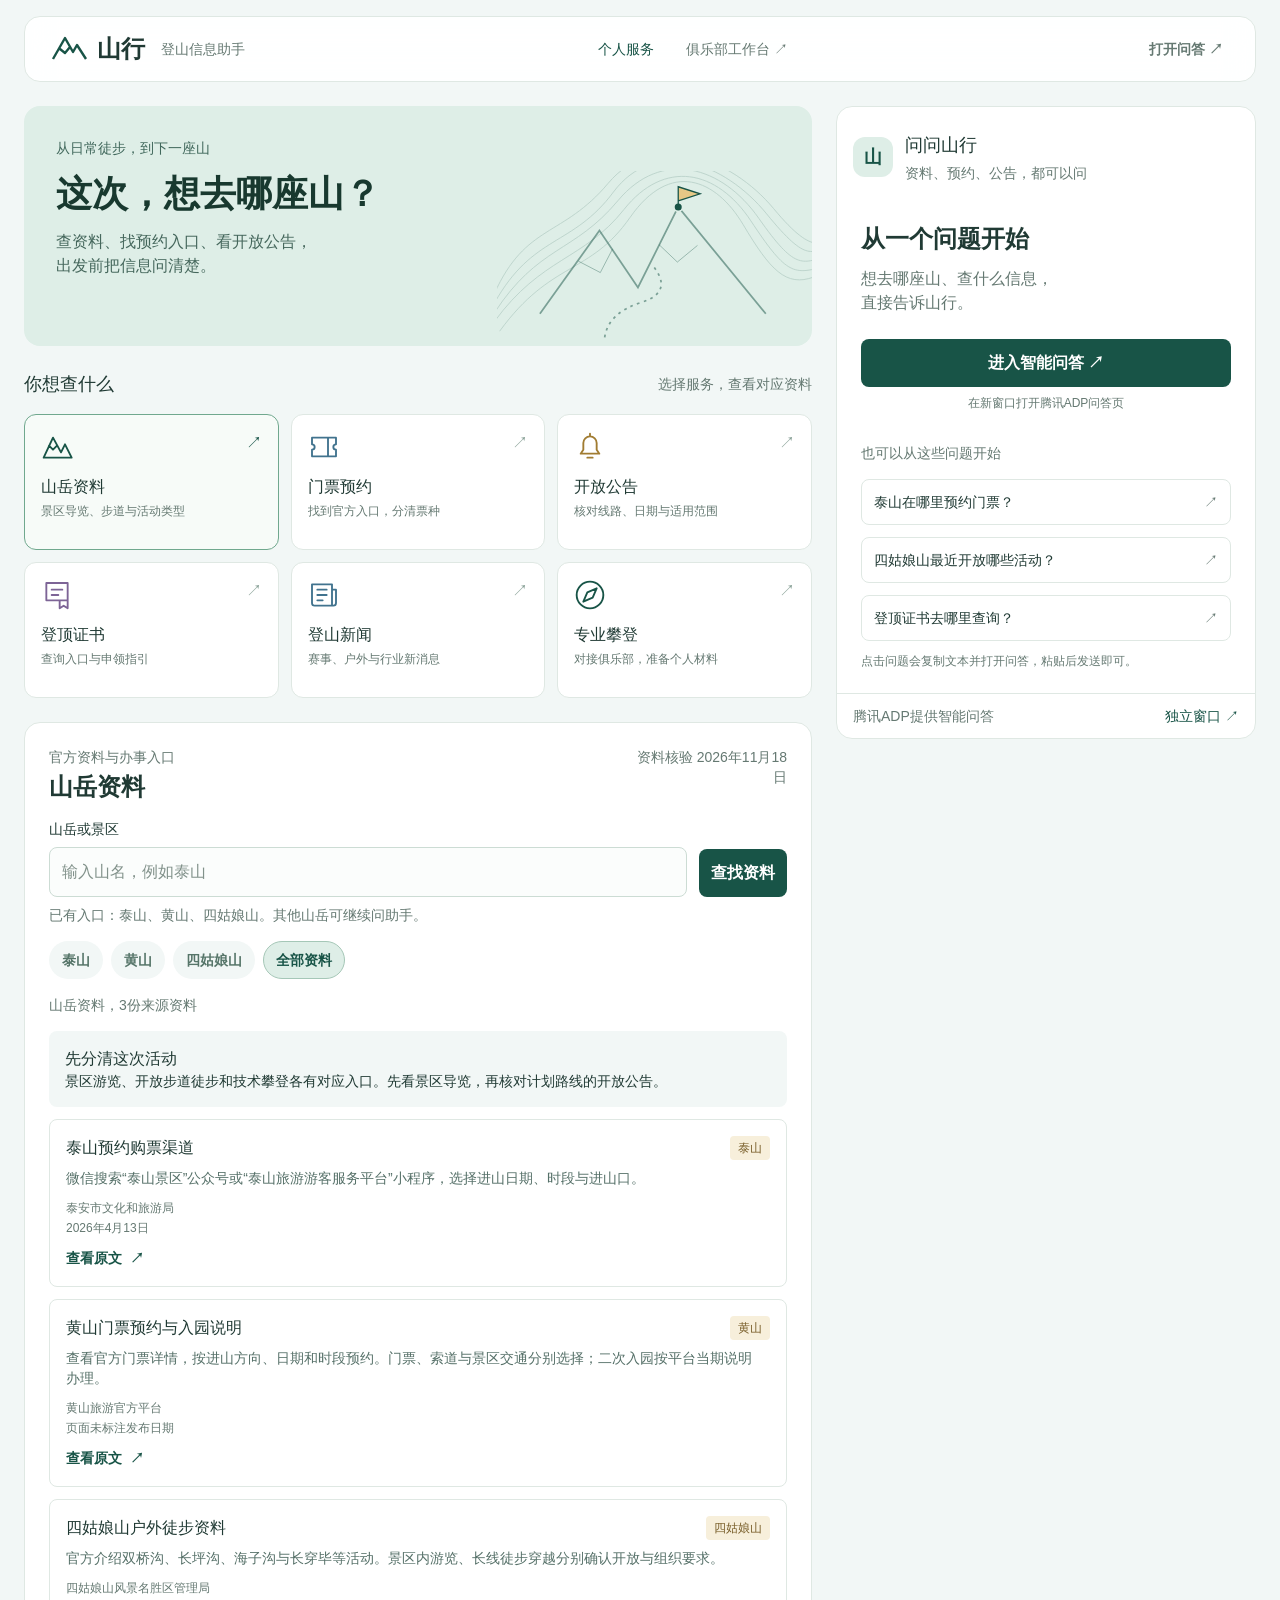
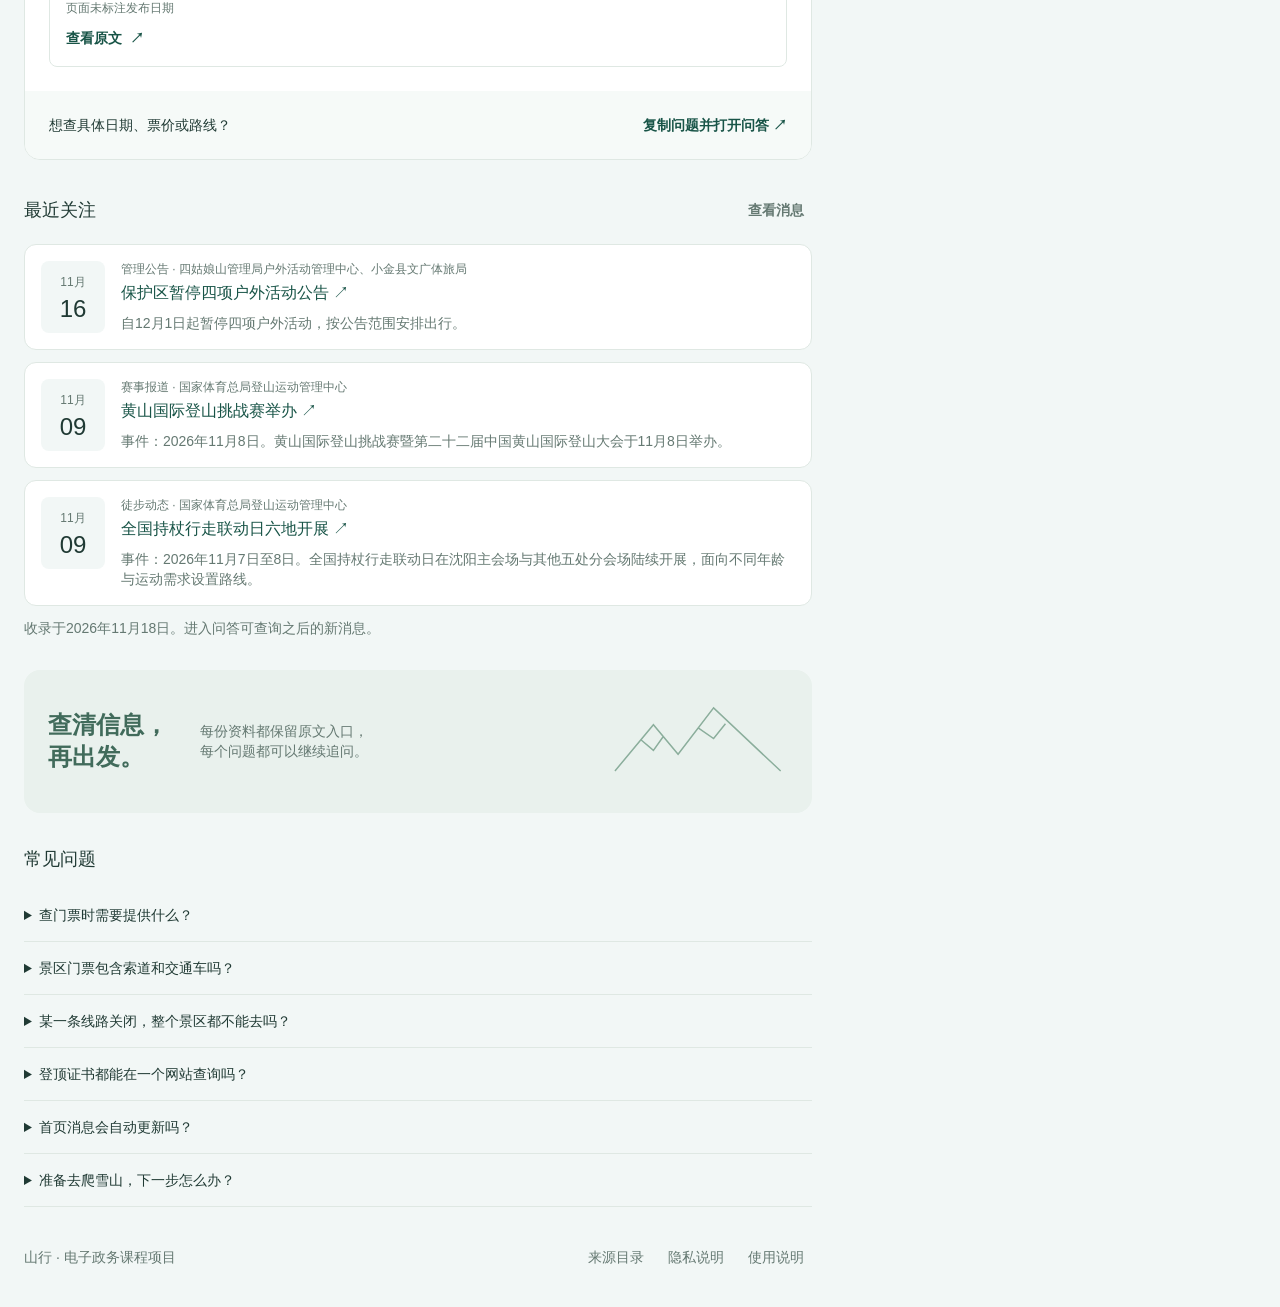
==== index.html @ 5aff9bb8 "Initial commit: publish Shanxing mountain information portal" ====
<!doctype html>
<html lang="zh-CN">
<head>
  <meta charset="UTF-8"><meta name="viewport" content="width=device-width,initial-scale=1">
  <title>山行 · 登山信息助手</title>
  <meta name="description" content="查询山岳资料、门票预约、开放公告、登顶证书和登山新闻，连接腾讯ADP智能问答。">
  <meta name="robots" content="noindex,nofollow"><meta name="theme-color" content="#185447">
  <meta property="og:title" content="山行 · 登山信息助手"><meta property="og:description" content="查清信息，再出发。"><meta property="og:type" content="website">
  <link rel="icon" href="./favicon.svg" type="image/svg+xml"><link rel="stylesheet" href="./style.css?v=c20261118-3">
</head>
<body>
<a href="#main" class="skip">跳到主要内容</a>
<header class="topbar">
  <a class="brand" href="./" aria-label="山行首页"><svg viewBox="0 0 40 40" aria-hidden="true"><path d="M4 30 16 9l8 14 4-7 9 14M11 20l5 4 5-6"/></svg><span class="heading-5">山行</span><span class="caption-2 brand-note">登山信息助手</span></a>
  <nav aria-label="主导航"><a class="title-4 current" href="#main" aria-current="page">个人服务</a><a class="title-4" id="business-link" target="_blank" rel="noopener noreferrer">俱乐部工作台 <span aria-hidden="true">↗</span></a></nav>
  <button class="button-sm quiet" data-open-chat>打开问答 <span aria-hidden="true">↗</span></button>
</header>
<div class="layout">
<main id="main" class="main-content">
  <section class="welcome" aria-labelledby="welcome-title">
    <div class="welcome-copy"><p class="caption-1">从日常徒步，到下一座山</p><h1 id="welcome-title" class="heading-3">这次，想去哪座山？</h1><p class="body-3">查资料、找预约入口、看开放公告，<br class="desktop-break">出发前把信息问清楚。</p></div>
    <svg class="landscape" viewBox="0 0 360 200" aria-hidden="true"><g class="contour"><path d="M3 183C62 102 106 119 152 53s98-44 129 8 49 72 81 60"/><path d="M-3 172C51 98 99 102 145 44s106-46 145 13 48 62 80 53"/><path d="M-3 162C47 85 88 94 138 34s119-40 161 20 49 51 77 44"/><path d="M-3 151C41 72 86 87 133 24s127-34 175 25 51 42 76 36"/><path d="M-3 140C33 60 75 76 127 14s140-30 189 29 55 36 80 32"/></g><path class="mountain" d="m49 163 68-95 44 65 46-92 100 122"/><path class="snow" d="m93 103 25 13 14-27m53-5 21 20 23-19"/><path class="trail" d="M123 190q4-28 42-40t12-43"/><circle cx="207" cy="41" r="5"/><path class="flag" d="M207 41V18l25 8-25 8"/></svg>
  </section>
  <section class="services-section" aria-labelledby="services-title"><div class="section-title"><h2 id="services-title" class="title-2">你想查什么</h2><span class="caption-2">选择服务，查看对应资料</span></div><div class="services" id="services"></div></section>
  <section class="workspace" aria-labelledby="workspace-title">
    <div class="workspace-head"><div><p id="workspace-kicker" class="caption-1">官方资料与办事入口</p><h2 id="workspace-title" class="heading-5">山岳资料</h2></div><span class="caption-2" id="verified-date"></span></div>
    <form id="lookup-form" class="lookup-form"><div class="field"><label for="mountain" class="title-4">山岳或景区</label><input id="mountain" name="mountain" type="search" autocomplete="off" placeholder="输入山名，例如泰山" maxlength="60" aria-describedby="lookup-help"></div><button class="button-md primary" type="submit">查找资料</button></form>
    <p class="caption-2" id="lookup-help">已有入口：泰山、黄山、四姑娘山。其他山岳可继续问助手。</p>
    <div class="mountain-pills" aria-label="常用山岳"><button class="button-sm pill" data-mountain="泰山">泰山</button><button class="button-sm pill" data-mountain="黄山">黄山</button><button class="button-sm pill" data-mountain="四姑娘山">四姑娘山</button><button class="button-sm pill" data-mountain="" id="all-mountains">全部资料</button></div>
    <div id="lookup-status" class="caption-1" role="status" aria-live="polite"></div><div id="results"></div>
    <div class="ask-followup"><span class="body-6">想查具体日期、票价或路线？</span><button class="button-sm" id="ask-context">复制问题并打开问答 <span aria-hidden="true">↗</span></button></div>
  </section>
  <section class="news-section" aria-labelledby="news-title"><div class="section-title"><h2 id="news-title" class="title-2">最近关注</h2><button class="button-sm quiet" data-service="news">查看消息</button></div><div id="news-list" class="news-list"></div><p class="caption-2">收录于2026年11月18日。进入问答可查询之后的新消息。</p></section>
  <section class="tagline"><h2 class="heading-5">查清信息，<br>再出发。</h2><p class="body-6">每份资料都保留原文入口，<br>每个问题都可以继续追问。</p><svg viewBox="0 0 180 80" aria-hidden="true"><path d="m5 70 39-47 25 30 36-47 68 64M31 38l13 11 10-14M89 26l16 11 12-15"/></svg></section>
  <section class="faq-section" aria-labelledby="faq-title"><h2 id="faq-title" class="title-2">常见问题</h2><div id="faq-list"></div></section>
  <footer class="footer"><p class="caption-2">山行 · 电子政务课程项目</p><div><button class="caption-1 quiet" id="sources-open">来源目录</button><button class="caption-1 quiet" data-legal="privacy">隐私说明</button><button class="caption-1 quiet" data-legal="terms">使用说明</button></div></footer>
</main>
<aside class="chat-panel" id="chat-panel" aria-labelledby="chat-title">
  <div class="chat-heading"><div class="assistant-mark" aria-hidden="true">山</div><div><h2 id="chat-title" class="title-2">问问山行</h2><p class="caption-2">资料、预约、公告，都可以问</p></div><button class="icon-button mobile-close" id="close-chat" aria-label="返回资料首页">×</button></div>
  <div class="question-guide" id="question-guide" hidden><p class="caption-1">本次问题</p><p class="body-6" id="prepared-question"></p><div><button class="button-sm" id="copy-question">复制问题</button><span class="caption-2" id="copy-status" role="status"></span></div></div>
  <div class="launch-pad"><h3 class="heading-5">从一个问题开始</h3><p class="body-3">想去哪座山、查什么信息，<br>直接告诉山行。</p><a id="launch-chat" class="button-md primary" target="_blank" rel="noopener noreferrer">进入智能问答 ↗</a><p class="caption-2">在新窗口打开腾讯ADP问答页</p><div class="quick-questions"><p class="title-4">也可以从这些问题开始</p><button class="body-6" data-direct-question="泰山在哪里预约门票？只给官方入口和操作办法。">泰山在哪里预约门票？ <span aria-hidden="true">↗</span></button><button class="body-6" data-direct-question="帮我查四姑娘山最新的开放公告，区分普通景区游览、徒步穿越和大峰攀登。">四姑娘山最近开放哪些活动？ <span aria-hidden="true">↗</span></button><button class="body-6" data-direct-question="我想查询登顶证书，应该先找哪个颁发机构？">登顶证书去哪里查询？ <span aria-hidden="true">↗</span></button><p class="caption-5">点击问题会复制文本并打开问答，粘贴后发送即可。</p></div></div>
  <div class="chat-footer"><span class="caption-2">腾讯ADP提供智能问答</span><a class="caption-1" id="standalone-chat" target="_blank" rel="noopener noreferrer">独立窗口 ↗</a></div>
</aside>
</div>
<nav class="mobile-bottom" aria-label="手机导航"><button class="button-sm active" id="mobile-home">资料首页</button><button class="button-sm" data-open-chat>智能问答</button></nav>
<dialog id="info-dialog"><div class="dialog-head"><h2 class="heading-5" id="dialog-title"></h2><button class="icon-button" id="dialog-close" aria-label="关闭">×</button></div><div id="dialog-body"></div></dialog>
<script type="module" src="./app.js?v=c20261118-3"></script>
</body></html>
---- style.css ----
:root{--ink:#203a34;--muted:#657972;--green:#185447;--wash:#f2f7f6;--mint:#deeee7;--line:#dfE8e3;--white:#fff;--gold:#e6c886;--curve:cubic-bezier(.22,1,.36,1)}
*{box-sizing:border-box}html{scroll-behavior:smooth}body{margin:0;background:var(--wash);color:var(--ink);font-family:"Avenir Next","PingFang SC","Microsoft YaHei",sans-serif;font-weight:400;font-size:16px;line-height:24px}button,input,select{font:inherit}button,a,input,summary{ -webkit-tap-highlight-color:transparent}button,a{touch-action:manipulation}button{cursor:pointer;color:inherit}a{color:var(--green);text-decoration:none}a:hover{text-decoration:underline}p,h1,h2,h3{margin:0}p{text-wrap:pretty}h1,h2,h3{text-wrap:balance}button{border:0;background:transparent}svg{display:block}button:disabled{cursor:wait;opacity:.6}a:focus-visible,button:focus-visible,input:focus-visible,summary:focus-visible{outline:3px solid #459a83;outline-offset:4px}button:hover{opacity:.88}button:active{transform:translateY(1px)}
.heading-3{font-size:36px;line-height:40px;font-weight:600}.heading-5{font-size:24px;line-height:32px;font-weight:600}.title-2{font-size:18px;line-height:28px;font-weight:500}.title-3{font-size:16px;line-height:24px;font-weight:500}.title-4{font-size:14px;line-height:20px;font-weight:500}.body-3{font-size:16px;line-height:24px;font-weight:400}.body-6{font-size:14px;line-height:20px;font-weight:400}.button-md{font-size:16px;line-height:24px;font-weight:600}.button-sm{font-size:14px;line-height:20px;font-weight:600}.caption-1{font-size:14px;line-height:20px;font-weight:500}.caption-2{font-size:14px;line-height:20px;font-weight:400;color:var(--muted)}.caption-5{font-size:12px;line-height:16px;font-weight:400;color:var(--muted)}
.skip{position:fixed;left:16px;top:-96px;z-index:100;background:#fff;padding:16px}.skip:focus{top:8px}.topbar{position:relative;z-index:10;margin:16px auto 0;width:calc(100% - 48px);max-width:1500px;padding:12px 24px;display:flex;align-items:center;justify-content:space-between;gap:24px;background:#ffffffed;backdrop-filter:blur(16px);border:1px solid var(--line);border-radius:16px}.brand{display:flex;gap:8px;align-items:center;color:var(--ink)}.brand:hover{text-decoration:none}.brand svg{width:40px;height:40px;fill:none;stroke:var(--green);stroke-width:2.4;stroke-linejoin:round}.brand-note{margin-left:8px}.topbar nav{display:flex;gap:32px;align-items:center}.topbar nav a{color:var(--muted);padding:8px 0}.topbar nav .current{color:var(--green)}.quiet{padding:8px;background:transparent;color:var(--muted)}
.layout{max-width:1500px;margin:24px auto 0;padding:0 24px;display:grid;grid-template-columns:minmax(0,1fr) minmax(360px,420px);align-items:start;gap:24px}.main-content{min-width:0}.welcome{position:relative;overflow:hidden;padding:32px;min-height:240px;border-radius:16px;background:var(--mint)}.welcome-copy{position:relative;z-index:1}.welcome .caption-1{color:#41685c;margin-bottom:16px}.welcome h1{max-width:680px;margin-bottom:16px;color:#18392f}.welcome p.body-3{color:#45675c;max-width:680px}.landscape{width:40%;max-width:360px;position:absolute;right:0;bottom:0;fill:none;stroke:var(--green)}.landscape .contour{opacity:.18;stroke-width:1}.landscape .mountain{stroke-width:2;opacity:.5}.landscape .snow{stroke-width:1;opacity:.4}.landscape .trail{stroke-dasharray:3 5;stroke-width:2;opacity:.5}.landscape circle{fill:var(--green);stroke:#deeee7;stroke-width:2}.landscape .flag{fill:#e6c886;stroke-width:1.5}.services-section{margin-top:24px}.section-title{display:flex;align-items:center;justify-content:space-between;gap:16px;margin-bottom:16px}.services{display:grid;grid-template-columns:repeat(3,minmax(0,1fr));gap:12px}.service{display:flex;flex-direction:column;align-items:flex-start;text-align:left;position:relative;min-height:136px;padding:16px;background:#fff;border:1px solid var(--line);border-radius:12px;transition:transform .3s var(--curve)}.service:hover{transform:translateY(-2px);opacity:1}.service.selected{background:#f7fbf8;border-color:#70a88e}.service .service-icon{width:32px;height:32px;margin-bottom:12px;color:var(--green)}.service.blue .service-icon{color:#41738e}.service.gold .service-icon{color:#a17c32}.service.purple .service-icon{color:#7d6496}.service .caption-5{margin-top:4px}.service .small-arrow{position:absolute;right:16px;top:16px;color:#8aa298}.service.selected .small-arrow{color:var(--green)}
.workspace{margin-top:24px;background:#fff;border:1px solid var(--line);border-radius:16px;overflow:hidden}.workspace-head{display:flex;align-items:flex-start;justify-content:space-between;gap:16px;padding:24px 24px 16px}.workspace-head .caption-1{color:var(--muted);margin-bottom:4px}.workspace-head>span{text-align:right;max-width:160px}.lookup-form{display:flex;gap:12px;align-items:flex-end;padding:0 24px}.field{flex:1;min-width:0}.field label{display:block;margin-bottom:8px}input{border:1px solid #ccdcd4;background:#fbfdfc;border-radius:8px;width:100%;padding:12px;color:var(--ink);min-height:48px}input::placeholder{color:#82928b}.primary{display:inline-flex;align-items:center;justify-content:center;background:var(--green);color:#fff;border-radius:8px;padding:8px 12px;min-height:48px}.primary:hover{background:#103f34;opacity:1;text-decoration:none}.lookup-form>.primary{flex-shrink:0}#lookup-help{padding:8px 24px 0}.mountain-pills{display:flex;flex-wrap:wrap;gap:8px;padding:16px 24px}.pill{padding:8px 12px;border-radius:9999px;background:var(--wash);border:1px solid transparent;color:#567569}.pill.active{background:var(--mint);border-color:#a5c7b7;color:var(--green)}#lookup-status{padding:0 24px;color:var(--muted)}#lookup-status:not(:empty){padding-bottom:16px}#results{padding:0 24px 24px;display:grid;gap:12px}.source-card{border:1px solid var(--line);border-radius:8px;padding:16px;min-width:0}.source-top{display:flex;align-items:flex-start;justify-content:space-between;gap:16px;margin-bottom:8px}.source-card .body-6{color:#557068;margin:8px 0 12px}.source-card a{display:inline-flex;gap:8px;align-items:center}.source-card .caption-5{display:block}.source-card .source-date{margin-top:4px}.badge{display:inline-block;padding:4px 8px;font-size:12px;line-height:16px;font-weight:500;color:#7a602c;background:#f7efdb;border-radius:4px;white-space:nowrap}.notice-summary{padding:16px;background:#f7f1e4;border-radius:8px;color:#715d35}.notice-summary p{margin:8px 0}.notice-summary .dates{display:flex;flex-wrap:wrap;gap:8px 24px;margin:12px 0}.notice-summary a{color:#68551e}.info-block{padding:16px;background:var(--wash);border-radius:8px}.info-block p+p{margin-top:8px}.info-block ul,.info-block ol{padding-left:24px;margin:12px 0}.info-block li+li{margin-top:8px}.inline-link{display:inline-flex;align-items:center;gap:8px;margin-top:12px}.ask-followup{display:flex;align-items:center;justify-content:space-between;gap:16px;padding:16px 24px;background:#f6faf8}.ask-followup button{color:var(--green);padding:8px 0}.empty{background:var(--wash);padding:24px;border-radius:8px}.empty h3{margin-bottom:8px}.empty p{color:var(--muted);margin-bottom:16px}.empty button{padding:8px 12px;background:var(--green);color:#fff;border-radius:8px}.news-section{margin-top:32px}.news-list{display:grid;gap:12px;margin-bottom:12px}.news-item{padding:16px;background:#fff;border:1px solid var(--line);border-radius:12px;display:flex;align-items:flex-start;gap:16px}.news-date{width:64px;flex-shrink:0;text-align:center;padding:8px;background:var(--wash);border-radius:8px}.news-date strong{display:block;font-size:24px;line-height:32px;font-weight:500}.news-content{min-width:0}.news-content .caption-5{margin-bottom:4px}.news-content .body-6{margin-top:8px;color:var(--muted)}.tagline{display:flex;align-items:center;gap:32px;padding:32px 24px;margin-top:32px;background:#e9f1ed;border-radius:16px;overflow:hidden}.tagline h2{color:#416b5b;flex-shrink:0}.tagline p{color:var(--muted)}.tagline svg{width:24%;margin-left:auto;fill:none;stroke:#8bae9c;stroke-width:1.5}.faq-section{margin-top:32px}.faq-section h2{margin-bottom:16px}details{padding:16px 0;border-bottom:1px solid var(--line)}summary{cursor:pointer;font-size:14px;line-height:20px;font-weight:500}details p{font-size:14px;line-height:20px;color:var(--muted);margin-top:12px;max-width:680px}.footer{display:flex;align-items:center;justify-content:space-between;gap:16px;padding:32px 0}.footer>div{display:flex;gap:8px;flex-wrap:wrap}
.chat-panel{position:sticky;top:24px;background:white;border:1px solid var(--line);border-radius:16px;overflow:hidden;display:flex;flex-direction:column;height:calc(100vh - 140px);min-height:560px;max-height:960px}.chat-heading{display:flex;align-items:center;gap:12px;padding:24px 16px 16px}.assistant-mark{width:40px;height:40px;background:var(--mint);border-radius:12px;display:grid;place-items:center;font-size:18px;line-height:28px;font-weight:600;color:var(--green)}.chat-heading p{margin-top:4px}.chat-frame-wrap{position:relative;flex:1;min-height:0;background:#fafcfb}#chat-frame{border:0;width:100%;height:100%;position:relative;z-index:1;display:block;visibility:hidden}#chat-frame.ready{visibility:visible}.frame-loading{position:absolute;inset:0;padding:24px;display:flex;flex-direction:column;gap:12px;z-index:0}.skeleton-line{height:16px;border-radius:4px;background:#e6efea;width:90%}.skeleton-line.short{width:64%}.frame-loading p{margin-top:16px}.chat-footer{padding:12px 16px;display:flex;gap:12px;justify-content:space-between;border-top:1px solid var(--line)}.chat-footer a{white-space:nowrap}.chat-footer a:not([href]){opacity:.4}.question-guide{padding:12px 16px;background:#f2f7f2}.question-guide>p+p{margin-top:4px;max-height:80px;overflow:auto}.question-guide>div{display:flex;gap:12px;align-items:center;margin-top:8px}.question-guide button{background:#fff;border:1px solid var(--line);border-radius:4px;padding:4px 8px}.question-guide[hidden]{display:none}.mobile-close,.mobile-bottom{display:none}.icon-button{width:32px;height:32px;border-radius:8px;font-size:24px;line-height:32px;color:var(--muted);background:var(--wash)}.icon-button:hover{background:var(--mint)}
dialog{border:1px solid var(--line);border-radius:16px;background:#fff;color:var(--ink);width:min(680px,calc(100% - 32px));padding:24px;max-height:80vh}dialog::backdrop{background:#132f2980;backdrop-filter:blur(4px)}.dialog-head{display:flex;align-items:center;justify-content:space-between;gap:16px;margin-bottom:24px}#dialog-body{display:grid;gap:12px}#dialog-body .body-3{margin-bottom:8px}.not-found{max-width:680px;margin:96px auto;padding:24px}.not-found p{margin:24px 0}
.chat-panel{height:auto;min-height:0}.launch-pad{padding:24px}.launch-pad>.body-3{margin-top:12px;color:var(--muted)}.launch-pad>.primary{margin-top:24px;width:100%}.launch-pad>.caption-2{margin-top:8px;font-size:12px;line-height:16px;text-align:center}.quick-questions{margin-top:32px;display:grid;gap:12px}.quick-questions>.title-4{margin-bottom:4px;color:var(--muted)}.quick-questions>button{text-align:left;border:1px solid var(--line);padding:12px;border-radius:8px;display:flex;align-items:center;justify-content:space-between;gap:8px}.quick-questions>button:hover{background:var(--wash)}.quick-questions>button>span{color:var(--muted)}
@media(min-width:1700px){.layout{grid-template-columns:minmax(0,1fr) 480px}}
@media(max-width:1150px){.layout{grid-template-columns:minmax(0,1fr) 360px;gap:16px}.topbar{padding:12px 16px}.brand-note{display:none}.welcome{padding:24px}.landscape{width:36%;opacity:.6}.welcome h1{font-size:30px;line-height:36px}.services{gap:8px}.service{padding:12px;min-height:136px}.service .caption-5{font-size:12px;line-height:16px}.workspace-head{padding:16px}.lookup-form{padding:0 16px}#lookup-help{padding:8px 16px 0}.mountain-pills{padding:16px}#results{padding:0 16px 16px}#lookup-status{padding-left:16px;padding-right:16px}.ask-followup{padding:12px 16px;align-items:flex-start;flex-direction:column;gap:0}.tagline{gap:16px;padding:24px 16px}.tagline svg{display:none}.footer{align-items:flex-start;flex-direction:column;gap:8px}}
@media(max-width:900px){.layout{display:block;max-width:760px}.topbar{max-width:712px;width:calc(100% - 48px)}.topbar nav{gap:16px}.topbar>.quiet{display:none}.chat-panel{display:none;position:fixed;inset:0;z-index:30;height:100dvh;max-height:none;min-height:0;border-radius:0;border:0}.chat-panel.is-open{display:flex}.mobile-close{display:block;margin-left:auto}.mobile-bottom{display:flex;position:fixed;z-index:15;bottom:0;left:0;right:0;gap:8px;justify-content:center;padding:8px 16px max(8px,env(safe-area-inset-bottom));background:#fffffff2;backdrop-filter:blur(12px);border-top:1px solid var(--line)}.mobile-bottom button{width:50%;max-width:240px;padding:12px;border-radius:8px;color:var(--muted)}.mobile-bottom button.active{background:var(--mint);color:var(--green)}.main-content{padding-bottom:64px}.welcome{min-height:240px}.landscape{width:45%;opacity:1}.welcome h1{font-size:36px;line-height:40px}.ask-followup{flex-direction:row;align-items:center;gap:16px}.footer{flex-direction:row;align-items:center}.chat-heading{padding:16px}.chat-footer{padding-bottom:max(16px,env(safe-area-inset-bottom))}body.chat-open{overflow:hidden}}
@media(max-width:540px){.topbar{margin-top:8px;width:calc(100% - 24px);padding:8px 12px;border-radius:12px;gap:12px}.brand svg{width:32px;height:32px}.brand .heading-5{font-size:20px;line-height:28px}.topbar nav{gap:16px}.topbar nav a{font-size:12px;line-height:16px}.layout{padding:0 12px;margin-top:16px}.welcome{padding:24px;min-height:240px}.welcome .caption-1{font-size:12px;line-height:16px;margin-bottom:12px}.welcome h1{font-size:30px;line-height:36px;max-width:280px}.welcome .body-3{font-size:14px;line-height:20px;max-width:240px}.landscape{width:45%;opacity:.5;right:-16px;bottom:0}.services-section{margin-top:24px}.section-title>span{font-size:12px;line-height:16px}.services{gap:8px}.service{min-height:128px;padding:12px 8px}.service .title-3{font-size:14px;line-height:20px}.service .caption-5{font-size:12px;line-height:16px}.service .service-icon{width:24px;height:24px;margin-bottom:12px}.service .small-arrow{top:12px;right:8px}.workspace-head>span{font-size:12px;line-height:16px;max-width:112px}.workspace-head .heading-5{font-size:20px;line-height:28px}.workspace-head .caption-1{font-size:12px;line-height:16px}.lookup-form{gap:8px}.lookup-form>.primary{font-size:14px;line-height:20px;min-height:48px}.field label{font-size:12px;line-height:16px}.source-card{padding:12px}.source-top{gap:8px}.source-top .title-3{font-size:14px;line-height:20px}.source-top .badge{white-space:normal;flex-shrink:0;max-width:64px;text-align:center}.source-card .body-6{font-size:14px;line-height:20px}.ask-followup{align-items:flex-start;flex-direction:column;gap:4px}.news-item{gap:12px;padding:12px}.news-date{width:48px;padding:4px}.news-date strong{font-size:20px;line-height:28px}.news-content .title-3{font-size:14px;line-height:20px}.news-content .body-6{font-size:12px;line-height:16px}.tagline{align-items:flex-start;flex-direction:column;gap:16px}.tagline h2 br{display:none}.tagline p br{display:none}.footer{flex-direction:column;align-items:flex-start}.footer>div{gap:4px}.footer button{font-size:12px;line-height:16px}.source-card a{overflow-wrap:anywhere}.notice-summary .dates{display:block}.dates span{display:block;margin-top:8px}}
@media(prefers-reduced-motion:reduce){html{scroll-behavior:auto}*,*::before,*::after{animation:none!important;transition:none!important}}
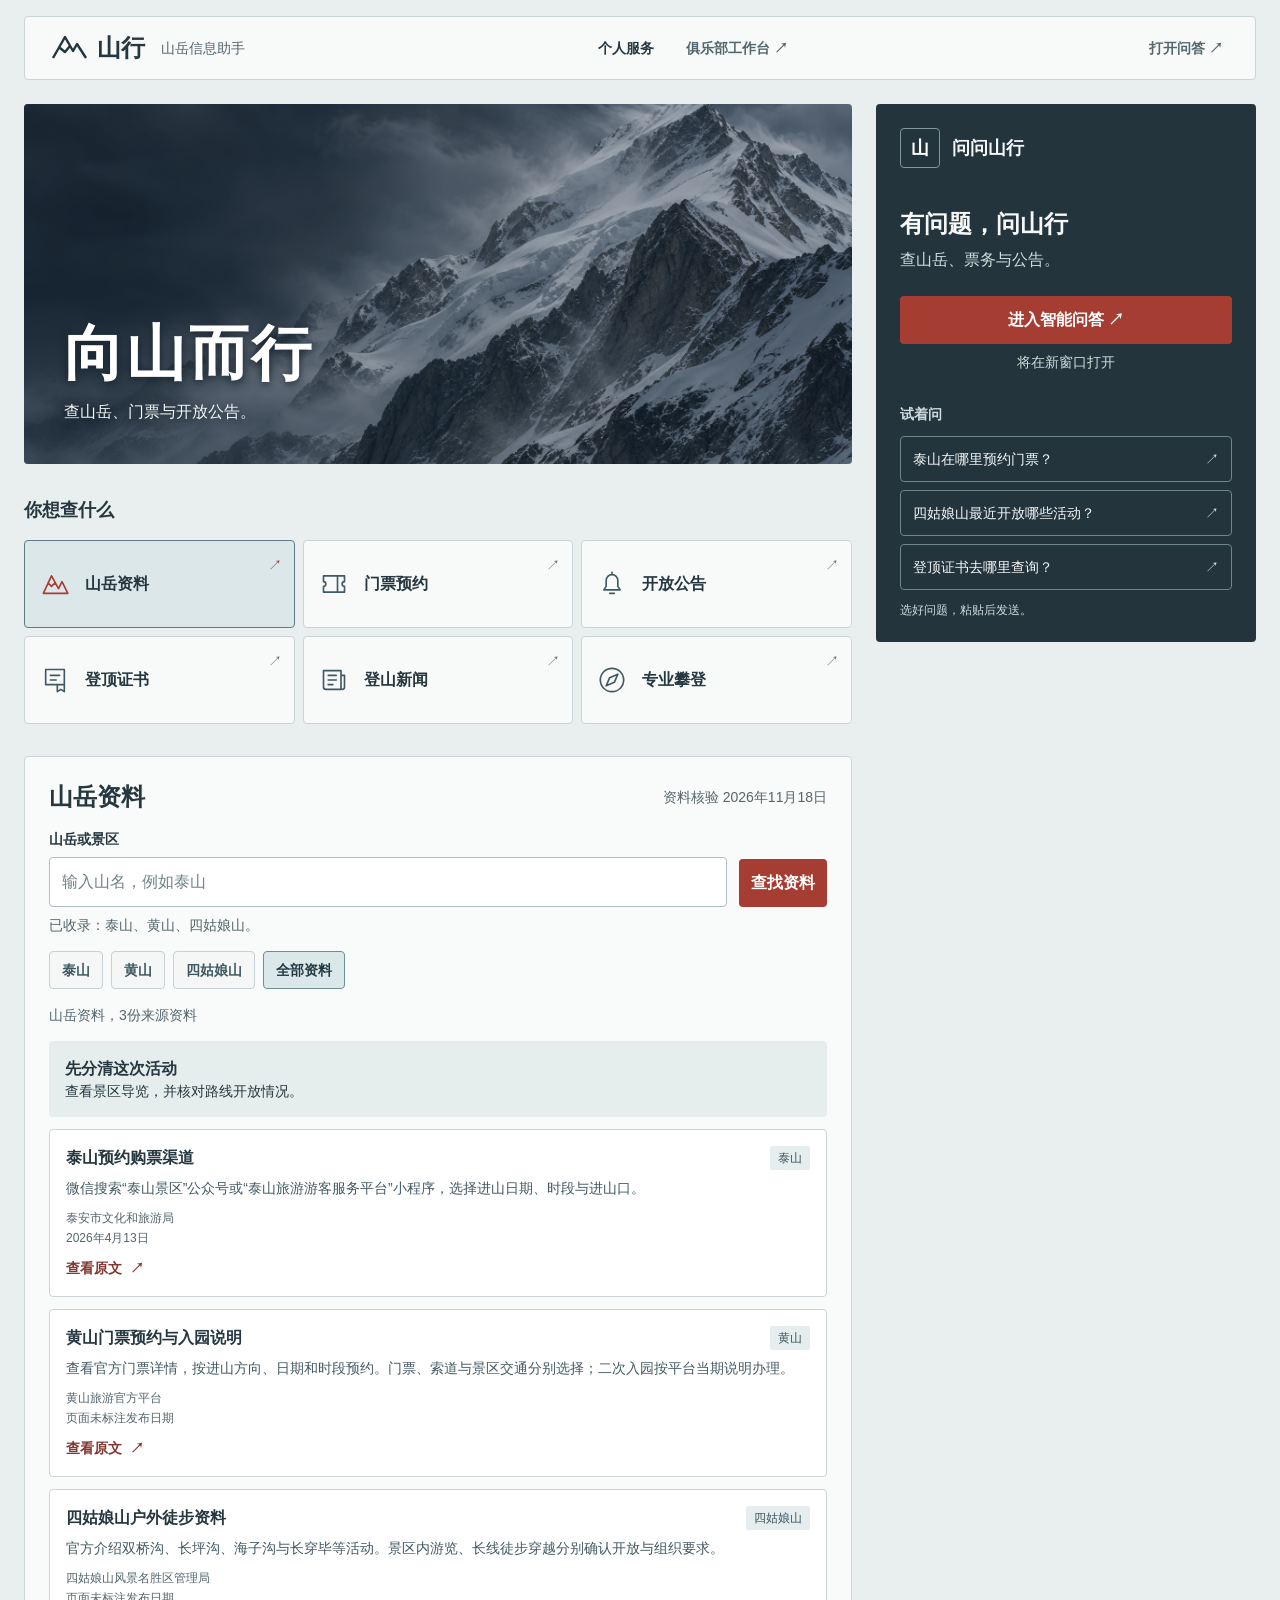
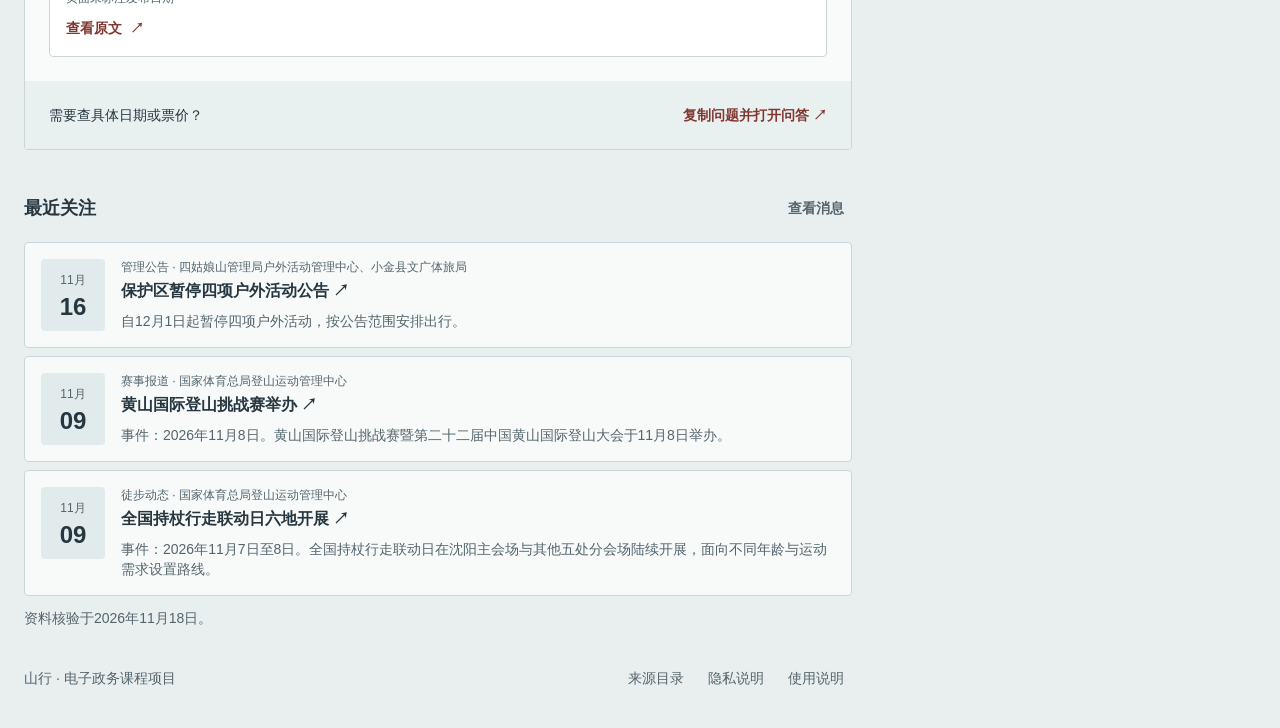
==== commit 0e2070d5: "Redesign mountain portal and scroll to selected service" ====
--- a/index.html
+++ b/index.html
@@ -4,45 +4,43 @@
   <meta charset="UTF-8"><meta name="viewport" content="width=device-width,initial-scale=1">
   <title>山行 · 登山信息助手</title>
   <meta name="description" content="查询山岳资料、门票预约、开放公告、登顶证书和登山新闻，连接腾讯ADP智能问答。">
-  <meta name="robots" content="noindex,nofollow"><meta name="theme-color" content="#185447">
+  <meta name="robots" content="noindex,nofollow"><meta name="theme-color" content="#263740">
   <meta property="og:title" content="山行 · 登山信息助手"><meta property="og:description" content="查清信息，再出发。"><meta property="og:type" content="website">
-  <link rel="icon" href="./favicon.svg" type="image/svg+xml"><link rel="stylesheet" href="./style.css?v=c20261118-3">
+  <link rel="icon" href="./favicon.svg" type="image/svg+xml"><link rel="stylesheet" href="./style.css?v=c20261118-6">
 </head>
 <body>
 <a href="#main" class="skip">跳到主要内容</a>
 <header class="topbar">
-  <a class="brand" href="./" aria-label="山行首页"><svg viewBox="0 0 40 40" aria-hidden="true"><path d="M4 30 16 9l8 14 4-7 9 14M11 20l5 4 5-6"/></svg><span class="heading-5">山行</span><span class="caption-2 brand-note">登山信息助手</span></a>
+  <a class="brand" href="./" aria-label="山行首页"><svg viewBox="0 0 40 40" aria-hidden="true"><path d="M4 30 16 9l8 14 4-7 9 14M11 20l5 4 5-6"/></svg><span class="heading-5">山行</span><span class="caption-2 brand-note">山岳信息助手</span></a>
   <nav aria-label="主导航"><a class="title-4 current" href="#main" aria-current="page">个人服务</a><a class="title-4" id="business-link" target="_blank" rel="noopener noreferrer">俱乐部工作台 <span aria-hidden="true">↗</span></a></nav>
   <button class="button-sm quiet" data-open-chat>打开问答 <span aria-hidden="true">↗</span></button>
 </header>
 <div class="layout">
 <main id="main" class="main-content">
   <section class="welcome" aria-labelledby="welcome-title">
-    <div class="welcome-copy"><p class="caption-1">从日常徒步，到下一座山</p><h1 id="welcome-title" class="heading-3">这次，想去哪座山？</h1><p class="body-3">查资料、找预约入口、看开放公告，<br class="desktop-break">出发前把信息问清楚。</p></div>
-    <svg class="landscape" viewBox="0 0 360 200" aria-hidden="true"><g class="contour"><path d="M3 183C62 102 106 119 152 53s98-44 129 8 49 72 81 60"/><path d="M-3 172C51 98 99 102 145 44s106-46 145 13 48 62 80 53"/><path d="M-3 162C47 85 88 94 138 34s119-40 161 20 49 51 77 44"/><path d="M-3 151C41 72 86 87 133 24s127-34 175 25 51 42 76 36"/><path d="M-3 140C33 60 75 76 127 14s140-30 189 29 55 36 80 32"/></g><path class="mountain" d="m49 163 68-95 44 65 46-92 100 122"/><path class="snow" d="m93 103 25 13 14-27m53-5 21 20 23-19"/><path class="trail" d="M123 190q4-28 42-40t12-43"/><circle cx="207" cy="41" r="5"/><path class="flag" d="M207 41V18l25 8-25 8"/></svg>
+    <div class="welcome-copy"><h1 id="welcome-title" class="heading-3">向山而行</h1><p class="body-3">查山岳、门票与开放公告。</p></div>
   </section>
-  <section class="services-section" aria-labelledby="services-title"><div class="section-title"><h2 id="services-title" class="title-2">你想查什么</h2><span class="caption-2">选择服务，查看对应资料</span></div><div class="services" id="services"></div></section>
+  <section class="services-section" aria-labelledby="services-title"><div class="section-title"><h2 id="services-title" class="title-2">你想查什么</h2></div><div class="services" id="services"></div></section>
   <section class="workspace" aria-labelledby="workspace-title">
-    <div class="workspace-head"><div><p id="workspace-kicker" class="caption-1">官方资料与办事入口</p><h2 id="workspace-title" class="heading-5">山岳资料</h2></div><span class="caption-2" id="verified-date"></span></div>
+    <div class="workspace-head"><div><p id="workspace-kicker" class="caption-1" hidden></p><h2 id="workspace-title" class="heading-5">山岳资料</h2></div><span class="caption-2" id="verified-date"></span></div>
     <form id="lookup-form" class="lookup-form"><div class="field"><label for="mountain" class="title-4">山岳或景区</label><input id="mountain" name="mountain" type="search" autocomplete="off" placeholder="输入山名，例如泰山" maxlength="60" aria-describedby="lookup-help"></div><button class="button-md primary" type="submit">查找资料</button></form>
-    <p class="caption-2" id="lookup-help">已有入口：泰山、黄山、四姑娘山。其他山岳可继续问助手。</p>
+    <p class="caption-2" id="lookup-help">已收录：泰山、黄山、四姑娘山。</p>
     <div class="mountain-pills" aria-label="常用山岳"><button class="button-sm pill" data-mountain="泰山">泰山</button><button class="button-sm pill" data-mountain="黄山">黄山</button><button class="button-sm pill" data-mountain="四姑娘山">四姑娘山</button><button class="button-sm pill" data-mountain="" id="all-mountains">全部资料</button></div>
     <div id="lookup-status" class="caption-1" role="status" aria-live="polite"></div><div id="results"></div>
-    <div class="ask-followup"><span class="body-6">想查具体日期、票价或路线？</span><button class="button-sm" id="ask-context">复制问题并打开问答 <span aria-hidden="true">↗</span></button></div>
+    <div class="ask-followup"><span class="body-6">需要查具体日期或票价？</span><button class="button-sm" id="ask-context">复制问题并打开问答 <span aria-hidden="true">↗</span></button></div>
   </section>
-  <section class="news-section" aria-labelledby="news-title"><div class="section-title"><h2 id="news-title" class="title-2">最近关注</h2><button class="button-sm quiet" data-service="news">查看消息</button></div><div id="news-list" class="news-list"></div><p class="caption-2">收录于2026年11月18日。进入问答可查询之后的新消息。</p></section>
-  <section class="tagline"><h2 class="heading-5">查清信息，<br>再出发。</h2><p class="body-6">每份资料都保留原文入口，<br>每个问题都可以继续追问。</p><svg viewBox="0 0 180 80" aria-hidden="true"><path d="m5 70 39-47 25 30 36-47 68 64M31 38l13 11 10-14M89 26l16 11 12-15"/></svg></section>
-  <section class="faq-section" aria-labelledby="faq-title"><h2 id="faq-title" class="title-2">常见问题</h2><div id="faq-list"></div></section>
+  <section class="news-section" aria-labelledby="news-title"><div class="section-title"><h2 id="news-title" class="title-2">最近关注</h2><button class="button-sm quiet" data-service="news">查看消息</button></div><div id="news-list" class="news-list"></div><p class="caption-2">资料核验于2026年11月18日。</p></section>
+  <section class="faq-section" aria-labelledby="faq-title" hidden><h2 id="faq-title" class="title-2">常见问题</h2><div id="faq-list"></div></section>
   <footer class="footer"><p class="caption-2">山行 · 电子政务课程项目</p><div><button class="caption-1 quiet" id="sources-open">来源目录</button><button class="caption-1 quiet" data-legal="privacy">隐私说明</button><button class="caption-1 quiet" data-legal="terms">使用说明</button></div></footer>
 </main>
 <aside class="chat-panel" id="chat-panel" aria-labelledby="chat-title">
-  <div class="chat-heading"><div class="assistant-mark" aria-hidden="true">山</div><div><h2 id="chat-title" class="title-2">问问山行</h2><p class="caption-2">资料、预约、公告，都可以问</p></div><button class="icon-button mobile-close" id="close-chat" aria-label="返回资料首页">×</button></div>
+  <div class="chat-heading"><div class="assistant-mark" aria-hidden="true">山</div><div><h2 id="chat-title" class="title-2">问问山行</h2></div><button class="icon-button mobile-close" id="close-chat" aria-label="返回资料首页">×</button></div>
   <div class="question-guide" id="question-guide" hidden><p class="caption-1">本次问题</p><p class="body-6" id="prepared-question"></p><div><button class="button-sm" id="copy-question">复制问题</button><span class="caption-2" id="copy-status" role="status"></span></div></div>
-  <div class="launch-pad"><h3 class="heading-5">从一个问题开始</h3><p class="body-3">想去哪座山、查什么信息，<br>直接告诉山行。</p><a id="launch-chat" class="button-md primary" target="_blank" rel="noopener noreferrer">进入智能问答 ↗</a><p class="caption-2">在新窗口打开腾讯ADP问答页</p><div class="quick-questions"><p class="title-4">也可以从这些问题开始</p><button class="body-6" data-direct-question="泰山在哪里预约门票？只给官方入口和操作办法。">泰山在哪里预约门票？ <span aria-hidden="true">↗</span></button><button class="body-6" data-direct-question="帮我查四姑娘山最新的开放公告，区分普通景区游览、徒步穿越和大峰攀登。">四姑娘山最近开放哪些活动？ <span aria-hidden="true">↗</span></button><button class="body-6" data-direct-question="我想查询登顶证书，应该先找哪个颁发机构？">登顶证书去哪里查询？ <span aria-hidden="true">↗</span></button><p class="caption-5">点击问题会复制文本并打开问答，粘贴后发送即可。</p></div></div>
-  <div class="chat-footer"><span class="caption-2">腾讯ADP提供智能问答</span><a class="caption-1" id="standalone-chat" target="_blank" rel="noopener noreferrer">独立窗口 ↗</a></div>
+  <div class="launch-pad"><h3 class="heading-5">有问题，问山行</h3><p class="body-3">查山岳、票务与公告。</p><a id="launch-chat" class="button-md primary" target="_blank" rel="noopener noreferrer">进入智能问答 ↗</a><p class="caption-2">将在新窗口打开</p><div class="quick-questions"><p class="title-4">试着问</p><button class="body-6" data-direct-question="泰山在哪里预约门票？只给官方入口和操作办法。">泰山在哪里预约门票？ <span aria-hidden="true">↗</span></button><button class="body-6" data-direct-question="帮我查四姑娘山最新的开放公告，区分普通景区游览、徒步穿越和大峰攀登。">四姑娘山最近开放哪些活动？ <span aria-hidden="true">↗</span></button><button class="body-6" data-direct-question="我想查询登顶证书，应该先找哪个颁发机构？">登顶证书去哪里查询？ <span aria-hidden="true">↗</span></button><p class="caption-5">选好问题，粘贴后发送。</p></div></div>
+  <div class="chat-footer" hidden><a id="standalone-chat" target="_blank" rel="noopener noreferrer">独立窗口</a></div>
 </aside>
 </div>
 <nav class="mobile-bottom" aria-label="手机导航"><button class="button-sm active" id="mobile-home">资料首页</button><button class="button-sm" data-open-chat>智能问答</button></nav>
 <dialog id="info-dialog"><div class="dialog-head"><h2 class="heading-5" id="dialog-title"></h2><button class="icon-button" id="dialog-close" aria-label="关闭">×</button></div><div id="dialog-body"></div></dialog>
-<script type="module" src="./app.js?v=c20261118-3"></script>
+<script type="module" src="./app.js?v=c20261118-6"></script>
 </body></html>
--- a/style.css
+++ b/style.css
@@ -1,14 +1,14 @@
-:root{--ink:#203a34;--muted:#657972;--green:#185447;--wash:#f2f7f6;--mint:#deeee7;--line:#dfE8e3;--white:#fff;--gold:#e6c886;--curve:cubic-bezier(.22,1,.36,1)}
-*{box-sizing:border-box}html{scroll-behavior:smooth}body{margin:0;background:var(--wash);color:var(--ink);font-family:"Avenir Next","PingFang SC","Microsoft YaHei",sans-serif;font-weight:400;font-size:16px;line-height:24px}button,input,select{font:inherit}button,a,input,summary{ -webkit-tap-highlight-color:transparent}button,a{touch-action:manipulation}button{cursor:pointer;color:inherit}a{color:var(--green);text-decoration:none}a:hover{text-decoration:underline}p,h1,h2,h3{margin:0}p{text-wrap:pretty}h1,h2,h3{text-wrap:balance}button{border:0;background:transparent}svg{display:block}button:disabled{cursor:wait;opacity:.6}a:focus-visible,button:focus-visible,input:focus-visible,summary:focus-visible{outline:3px solid #459a83;outline-offset:4px}button:hover{opacity:.88}button:active{transform:translateY(1px)}
-.heading-3{font-size:36px;line-height:40px;font-weight:600}.heading-5{font-size:24px;line-height:32px;font-weight:600}.title-2{font-size:18px;line-height:28px;font-weight:500}.title-3{font-size:16px;line-height:24px;font-weight:500}.title-4{font-size:14px;line-height:20px;font-weight:500}.body-3{font-size:16px;line-height:24px;font-weight:400}.body-6{font-size:14px;line-height:20px;font-weight:400}.button-md{font-size:16px;line-height:24px;font-weight:600}.button-sm{font-size:14px;line-height:20px;font-weight:600}.caption-1{font-size:14px;line-height:20px;font-weight:500}.caption-2{font-size:14px;line-height:20px;font-weight:400;color:var(--muted)}.caption-5{font-size:12px;line-height:16px;font-weight:400;color:var(--muted)}
-.skip{position:fixed;left:16px;top:-96px;z-index:100;background:#fff;padding:16px}.skip:focus{top:8px}.topbar{position:relative;z-index:10;margin:16px auto 0;width:calc(100% - 48px);max-width:1500px;padding:12px 24px;display:flex;align-items:center;justify-content:space-between;gap:24px;background:#ffffffed;backdrop-filter:blur(16px);border:1px solid var(--line);border-radius:16px}.brand{display:flex;gap:8px;align-items:center;color:var(--ink)}.brand:hover{text-decoration:none}.brand svg{width:40px;height:40px;fill:none;stroke:var(--green);stroke-width:2.4;stroke-linejoin:round}.brand-note{margin-left:8px}.topbar nav{display:flex;gap:32px;align-items:center}.topbar nav a{color:var(--muted);padding:8px 0}.topbar nav .current{color:var(--green)}.quiet{padding:8px;background:transparent;color:var(--muted)}
-.layout{max-width:1500px;margin:24px auto 0;padding:0 24px;display:grid;grid-template-columns:minmax(0,1fr) minmax(360px,420px);align-items:start;gap:24px}.main-content{min-width:0}.welcome{position:relative;overflow:hidden;padding:32px;min-height:240px;border-radius:16px;background:var(--mint)}.welcome-copy{position:relative;z-index:1}.welcome .caption-1{color:#41685c;margin-bottom:16px}.welcome h1{max-width:680px;margin-bottom:16px;color:#18392f}.welcome p.body-3{color:#45675c;max-width:680px}.landscape{width:40%;max-width:360px;position:absolute;right:0;bottom:0;fill:none;stroke:var(--green)}.landscape .contour{opacity:.18;stroke-width:1}.landscape .mountain{stroke-width:2;opacity:.5}.landscape .snow{stroke-width:1;opacity:.4}.landscape .trail{stroke-dasharray:3 5;stroke-width:2;opacity:.5}.landscape circle{fill:var(--green);stroke:#deeee7;stroke-width:2}.landscape .flag{fill:#e6c886;stroke-width:1.5}.services-section{margin-top:24px}.section-title{display:flex;align-items:center;justify-content:space-between;gap:16px;margin-bottom:16px}.services{display:grid;grid-template-columns:repeat(3,minmax(0,1fr));gap:12px}.service{display:flex;flex-direction:column;align-items:flex-start;text-align:left;position:relative;min-height:136px;padding:16px;background:#fff;border:1px solid var(--line);border-radius:12px;transition:transform .3s var(--curve)}.service:hover{transform:translateY(-2px);opacity:1}.service.selected{background:#f7fbf8;border-color:#70a88e}.service .service-icon{width:32px;height:32px;margin-bottom:12px;color:var(--green)}.service.blue .service-icon{color:#41738e}.service.gold .service-icon{color:#a17c32}.service.purple .service-icon{color:#7d6496}.service .caption-5{margin-top:4px}.service .small-arrow{position:absolute;right:16px;top:16px;color:#8aa298}.service.selected .small-arrow{color:var(--green)}
-.workspace{margin-top:24px;background:#fff;border:1px solid var(--line);border-radius:16px;overflow:hidden}.workspace-head{display:flex;align-items:flex-start;justify-content:space-between;gap:16px;padding:24px 24px 16px}.workspace-head .caption-1{color:var(--muted);margin-bottom:4px}.workspace-head>span{text-align:right;max-width:160px}.lookup-form{display:flex;gap:12px;align-items:flex-end;padding:0 24px}.field{flex:1;min-width:0}.field label{display:block;margin-bottom:8px}input{border:1px solid #ccdcd4;background:#fbfdfc;border-radius:8px;width:100%;padding:12px;color:var(--ink);min-height:48px}input::placeholder{color:#82928b}.primary{display:inline-flex;align-items:center;justify-content:center;background:var(--green);color:#fff;border-radius:8px;padding:8px 12px;min-height:48px}.primary:hover{background:#103f34;opacity:1;text-decoration:none}.lookup-form>.primary{flex-shrink:0}#lookup-help{padding:8px 24px 0}.mountain-pills{display:flex;flex-wrap:wrap;gap:8px;padding:16px 24px}.pill{padding:8px 12px;border-radius:9999px;background:var(--wash);border:1px solid transparent;color:#567569}.pill.active{background:var(--mint);border-color:#a5c7b7;color:var(--green)}#lookup-status{padding:0 24px;color:var(--muted)}#lookup-status:not(:empty){padding-bottom:16px}#results{padding:0 24px 24px;display:grid;gap:12px}.source-card{border:1px solid var(--line);border-radius:8px;padding:16px;min-width:0}.source-top{display:flex;align-items:flex-start;justify-content:space-between;gap:16px;margin-bottom:8px}.source-card .body-6{color:#557068;margin:8px 0 12px}.source-card a{display:inline-flex;gap:8px;align-items:center}.source-card .caption-5{display:block}.source-card .source-date{margin-top:4px}.badge{display:inline-block;padding:4px 8px;font-size:12px;line-height:16px;font-weight:500;color:#7a602c;background:#f7efdb;border-radius:4px;white-space:nowrap}.notice-summary{padding:16px;background:#f7f1e4;border-radius:8px;color:#715d35}.notice-summary p{margin:8px 0}.notice-summary .dates{display:flex;flex-wrap:wrap;gap:8px 24px;margin:12px 0}.notice-summary a{color:#68551e}.info-block{padding:16px;background:var(--wash);border-radius:8px}.info-block p+p{margin-top:8px}.info-block ul,.info-block ol{padding-left:24px;margin:12px 0}.info-block li+li{margin-top:8px}.inline-link{display:inline-flex;align-items:center;gap:8px;margin-top:12px}.ask-followup{display:flex;align-items:center;justify-content:space-between;gap:16px;padding:16px 24px;background:#f6faf8}.ask-followup button{color:var(--green);padding:8px 0}.empty{background:var(--wash);padding:24px;border-radius:8px}.empty h3{margin-bottom:8px}.empty p{color:var(--muted);margin-bottom:16px}.empty button{padding:8px 12px;background:var(--green);color:#fff;border-radius:8px}.news-section{margin-top:32px}.news-list{display:grid;gap:12px;margin-bottom:12px}.news-item{padding:16px;background:#fff;border:1px solid var(--line);border-radius:12px;display:flex;align-items:flex-start;gap:16px}.news-date{width:64px;flex-shrink:0;text-align:center;padding:8px;background:var(--wash);border-radius:8px}.news-date strong{display:block;font-size:24px;line-height:32px;font-weight:500}.news-content{min-width:0}.news-content .caption-5{margin-bottom:4px}.news-content .body-6{margin-top:8px;color:var(--muted)}.tagline{display:flex;align-items:center;gap:32px;padding:32px 24px;margin-top:32px;background:#e9f1ed;border-radius:16px;overflow:hidden}.tagline h2{color:#416b5b;flex-shrink:0}.tagline p{color:var(--muted)}.tagline svg{width:24%;margin-left:auto;fill:none;stroke:#8bae9c;stroke-width:1.5}.faq-section{margin-top:32px}.faq-section h2{margin-bottom:16px}details{padding:16px 0;border-bottom:1px solid var(--line)}summary{cursor:pointer;font-size:14px;line-height:20px;font-weight:500}details p{font-size:14px;line-height:20px;color:var(--muted);margin-top:12px;max-width:680px}.footer{display:flex;align-items:center;justify-content:space-between;gap:16px;padding:32px 0}.footer>div{display:flex;gap:8px;flex-wrap:wrap}
-.chat-panel{position:sticky;top:24px;background:white;border:1px solid var(--line);border-radius:16px;overflow:hidden;display:flex;flex-direction:column;height:calc(100vh - 140px);min-height:560px;max-height:960px}.chat-heading{display:flex;align-items:center;gap:12px;padding:24px 16px 16px}.assistant-mark{width:40px;height:40px;background:var(--mint);border-radius:12px;display:grid;place-items:center;font-size:18px;line-height:28px;font-weight:600;color:var(--green)}.chat-heading p{margin-top:4px}.chat-frame-wrap{position:relative;flex:1;min-height:0;background:#fafcfb}#chat-frame{border:0;width:100%;height:100%;position:relative;z-index:1;display:block;visibility:hidden}#chat-frame.ready{visibility:visible}.frame-loading{position:absolute;inset:0;padding:24px;display:flex;flex-direction:column;gap:12px;z-index:0}.skeleton-line{height:16px;border-radius:4px;background:#e6efea;width:90%}.skeleton-line.short{width:64%}.frame-loading p{margin-top:16px}.chat-footer{padding:12px 16px;display:flex;gap:12px;justify-content:space-between;border-top:1px solid var(--line)}.chat-footer a{white-space:nowrap}.chat-footer a:not([href]){opacity:.4}.question-guide{padding:12px 16px;background:#f2f7f2}.question-guide>p+p{margin-top:4px;max-height:80px;overflow:auto}.question-guide>div{display:flex;gap:12px;align-items:center;margin-top:8px}.question-guide button{background:#fff;border:1px solid var(--line);border-radius:4px;padding:4px 8px}.question-guide[hidden]{display:none}.mobile-close,.mobile-bottom{display:none}.icon-button{width:32px;height:32px;border-radius:8px;font-size:24px;line-height:32px;color:var(--muted);background:var(--wash)}.icon-button:hover{background:var(--mint)}
-dialog{border:1px solid var(--line);border-radius:16px;background:#fff;color:var(--ink);width:min(680px,calc(100% - 32px));padding:24px;max-height:80vh}dialog::backdrop{background:#132f2980;backdrop-filter:blur(4px)}.dialog-head{display:flex;align-items:center;justify-content:space-between;gap:16px;margin-bottom:24px}#dialog-body{display:grid;gap:12px}#dialog-body .body-3{margin-bottom:8px}.not-found{max-width:680px;margin:96px auto;padding:24px}.not-found p{margin:24px 0}
-.chat-panel{height:auto;min-height:0}.launch-pad{padding:24px}.launch-pad>.body-3{margin-top:12px;color:var(--muted)}.launch-pad>.primary{margin-top:24px;width:100%}.launch-pad>.caption-2{margin-top:8px;font-size:12px;line-height:16px;text-align:center}.quick-questions{margin-top:32px;display:grid;gap:12px}.quick-questions>.title-4{margin-bottom:4px;color:var(--muted)}.quick-questions>button{text-align:left;border:1px solid var(--line);padding:12px;border-radius:8px;display:flex;align-items:center;justify-content:space-between;gap:8px}.quick-questions>button:hover{background:var(--wash)}.quick-questions>button>span{color:var(--muted)}
-@media(min-width:1700px){.layout{grid-template-columns:minmax(0,1fr) 480px}}
-@media(max-width:1150px){.layout{grid-template-columns:minmax(0,1fr) 360px;gap:16px}.topbar{padding:12px 16px}.brand-note{display:none}.welcome{padding:24px}.landscape{width:36%;opacity:.6}.welcome h1{font-size:30px;line-height:36px}.services{gap:8px}.service{padding:12px;min-height:136px}.service .caption-5{font-size:12px;line-height:16px}.workspace-head{padding:16px}.lookup-form{padding:0 16px}#lookup-help{padding:8px 16px 0}.mountain-pills{padding:16px}#results{padding:0 16px 16px}#lookup-status{padding-left:16px;padding-right:16px}.ask-followup{padding:12px 16px;align-items:flex-start;flex-direction:column;gap:0}.tagline{gap:16px;padding:24px 16px}.tagline svg{display:none}.footer{align-items:flex-start;flex-direction:column;gap:8px}}
-@media(max-width:900px){.layout{display:block;max-width:760px}.topbar{max-width:712px;width:calc(100% - 48px)}.topbar nav{gap:16px}.topbar>.quiet{display:none}.chat-panel{display:none;position:fixed;inset:0;z-index:30;height:100dvh;max-height:none;min-height:0;border-radius:0;border:0}.chat-panel.is-open{display:flex}.mobile-close{display:block;margin-left:auto}.mobile-bottom{display:flex;position:fixed;z-index:15;bottom:0;left:0;right:0;gap:8px;justify-content:center;padding:8px 16px max(8px,env(safe-area-inset-bottom));background:#fffffff2;backdrop-filter:blur(12px);border-top:1px solid var(--line)}.mobile-bottom button{width:50%;max-width:240px;padding:12px;border-radius:8px;color:var(--muted)}.mobile-bottom button.active{background:var(--mint);color:var(--green)}.main-content{padding-bottom:64px}.welcome{min-height:240px}.landscape{width:45%;opacity:1}.welcome h1{font-size:36px;line-height:40px}.ask-followup{flex-direction:row;align-items:center;gap:16px}.footer{flex-direction:row;align-items:center}.chat-heading{padding:16px}.chat-footer{padding-bottom:max(16px,env(safe-area-inset-bottom))}body.chat-open{overflow:hidden}}
-@media(max-width:540px){.topbar{margin-top:8px;width:calc(100% - 24px);padding:8px 12px;border-radius:12px;gap:12px}.brand svg{width:32px;height:32px}.brand .heading-5{font-size:20px;line-height:28px}.topbar nav{gap:16px}.topbar nav a{font-size:12px;line-height:16px}.layout{padding:0 12px;margin-top:16px}.welcome{padding:24px;min-height:240px}.welcome .caption-1{font-size:12px;line-height:16px;margin-bottom:12px}.welcome h1{font-size:30px;line-height:36px;max-width:280px}.welcome .body-3{font-size:14px;line-height:20px;max-width:240px}.landscape{width:45%;opacity:.5;right:-16px;bottom:0}.services-section{margin-top:24px}.section-title>span{font-size:12px;line-height:16px}.services{gap:8px}.service{min-height:128px;padding:12px 8px}.service .title-3{font-size:14px;line-height:20px}.service .caption-5{font-size:12px;line-height:16px}.service .service-icon{width:24px;height:24px;margin-bottom:12px}.service .small-arrow{top:12px;right:8px}.workspace-head>span{font-size:12px;line-height:16px;max-width:112px}.workspace-head .heading-5{font-size:20px;line-height:28px}.workspace-head .caption-1{font-size:12px;line-height:16px}.lookup-form{gap:8px}.lookup-form>.primary{font-size:14px;line-height:20px;min-height:48px}.field label{font-size:12px;line-height:16px}.source-card{padding:12px}.source-top{gap:8px}.source-top .title-3{font-size:14px;line-height:20px}.source-top .badge{white-space:normal;flex-shrink:0;max-width:64px;text-align:center}.source-card .body-6{font-size:14px;line-height:20px}.ask-followup{align-items:flex-start;flex-direction:column;gap:4px}.news-item{gap:12px;padding:12px}.news-date{width:48px;padding:4px}.news-date strong{font-size:20px;line-height:28px}.news-content .title-3{font-size:14px;line-height:20px}.news-content .body-6{font-size:12px;line-height:16px}.tagline{align-items:flex-start;flex-direction:column;gap:16px}.tagline h2 br{display:none}.tagline p br{display:none}.footer{flex-direction:column;align-items:flex-start}.footer>div{gap:4px}.footer button{font-size:12px;line-height:16px}.source-card a{overflow-wrap:anywhere}.notice-summary .dates{display:block}.dates span{display:block;margin-top:8px}}
-@media(prefers-reduced-motion:reduce){html{scroll-behavior:auto}*,*::before,*::after{animation:none!important;transition:none!important}}
+:root{--ink:#263740;--muted:#53656d;--snow:#f5f7f6;--ice:#e3eaeb;--line:#cbd5d8;--rock:#23343c;--red:#a53d32;--curve:cubic-bezier(.22,1,.36,1)}
+*{box-sizing:border-box}html{scroll-behavior:smooth}body{margin:0;background:#e9eeee;color:var(--ink);font-family:Manrope,"PingFang SC","Microsoft YaHei",sans-serif;font-size:16px;line-height:24px}button,input,select{font:inherit}button,a{touch-action:manipulation}button{border:0;background:transparent;color:inherit;cursor:pointer}a{color:inherit;text-decoration:none}a:hover{text-decoration:underline}p,h1,h2,h3{margin:0}p{text-wrap:pretty}h1,h2,h3{text-wrap:balance}svg{display:block}[hidden]{display:none!important}button:disabled{cursor:wait;opacity:.6}a:focus-visible,button:focus-visible,input:focus-visible,summary:focus-visible{outline:3px solid #c35847;outline-offset:4px}
+.heading-3{font-size:36px;line-height:40px;font-weight:600}.heading-5{font-size:24px;line-height:32px;font-weight:600}.title-2{font-size:18px;line-height:28px;font-weight:600}.title-3{font-size:16px;line-height:24px;font-weight:600}.title-4{font-size:14px;line-height:20px;font-weight:600}.body-3{font-size:16px;line-height:24px}.body-6{font-size:14px;line-height:20px}.button-md{font-size:16px;line-height:24px;font-weight:600}.button-sm{font-size:14px;line-height:20px;font-weight:600}.caption-1{font-size:14px;line-height:20px;font-weight:500}.caption-2{font-size:14px;line-height:20px;color:var(--muted)}.caption-5{font-size:12px;line-height:16px;color:var(--muted)}
+.skip{position:fixed;left:16px;top:-96px;z-index:100;background:#fff;padding:16px}.skip:focus{top:8px}.topbar{max-width:1500px;margin:16px auto 0;width:calc(100% - 48px);min-height:64px;padding:8px 24px;display:flex;align-items:center;justify-content:space-between;gap:24px;background:#f8faf9;border:1px solid var(--line);border-radius:4px}.brand{display:flex;gap:8px;align-items:center;white-space:nowrap}.brand:hover{text-decoration:none}.brand svg{width:40px;height:40px;fill:none;stroke:var(--rock);stroke-width:2.4;stroke-linejoin:round}.brand-note{margin-left:8px}.topbar nav{display:flex;align-items:center;gap:32px}.topbar nav a{color:var(--muted);padding:8px 0}.topbar nav .current{color:var(--ink)}.quiet{padding:8px;color:var(--muted)}
+.layout{max-width:1500px;margin:24px auto 0;padding:0 24px;display:grid;grid-template-columns:minmax(0,1fr) minmax(320px,380px);align-items:start;gap:24px}.main-content{min-width:0}.welcome{position:relative;overflow:hidden;display:flex;align-items:flex-end;min-height:360px;padding:40px;background:#263740 url('./assets/mountain.png') center 47%/cover no-repeat;border-radius:4px}.welcome::before{content:"";position:absolute;inset:0;background:#17242f;opacity:.32}.welcome-copy{position:relative;z-index:1;max-width:680px;color:#fff;text-shadow:0 2px 8px #17242f}.welcome h1{font-size:60px;line-height:60px;font-weight:600;letter-spacing:.04em}.welcome p{margin-top:16px;color:#f3f7f7}
+.services-section{margin-top:32px}.section-title{display:flex;align-items:center;justify-content:space-between;gap:16px;margin-bottom:16px}.services{display:grid;grid-template-columns:repeat(3,minmax(0,1fr));gap:8px}.service{position:relative;display:flex;align-items:center;gap:16px;text-align:left;min-height:88px;padding:16px;background:#f8faf9;border:1px solid var(--line);border-radius:4px;transition:background .3s var(--curve),border-color .3s var(--curve)}.service:hover{background:#edf3f3}.service.selected{background:#dce7e9;border-color:#607b85}.service .service-icon{width:28px;height:28px;flex:0 0 28px;color:#405861}.service.selected .service-icon{color:var(--red)}.service .title-3{padding-right:16px}.service .caption-5{display:none}.service .small-arrow{position:absolute;right:12px;top:12px;color:#62757d;font-size:14px}.service.selected .small-arrow{color:var(--red)}
+.workspace{scroll-margin-top:24px;margin-top:32px;background:#f9fbfa;border:1px solid var(--line);border-radius:4px;overflow:hidden}.workspace-head{display:flex;align-items:center;justify-content:space-between;gap:16px;padding:24px 24px 16px}.workspace-head>span{text-align:right}.lookup-form{display:flex;align-items:flex-end;gap:12px;padding:0 24px}.field{flex:1;min-width:0}.field label{display:block;margin-bottom:8px}input{width:100%;min-height:48px;padding:12px;border:1px solid #aebec3;border-radius:4px;background:#fff;color:var(--ink)}input::placeholder{color:#6f838a}.primary{display:inline-flex;align-items:center;justify-content:center;min-height:48px;padding:8px 12px;border-radius:4px;background:var(--red);color:#fff;text-align:center}.primary:hover{background:#843126;color:#fff;text-decoration:none}.lookup-form>.primary{flex-shrink:0}#lookup-help{padding:8px 24px 0}.mountain-pills{display:flex;flex-wrap:wrap;gap:8px;padding:16px 24px}.pill{padding:8px 12px;border:1px solid #c5d1d4;border-radius:4px;background:#f4f7f6;color:#405861}.pill.active{background:#dbe8e9;border-color:#708c95;color:#233a43}#lookup-status{padding:0 24px;color:var(--muted)}#lookup-status:not(:empty){padding-bottom:16px}#results{display:grid;gap:12px;padding:0 24px 24px}.source-card{min-width:0;padding:16px;border:1px solid var(--line);border-radius:4px;background:#fff}.source-top{display:flex;align-items:flex-start;justify-content:space-between;gap:16px;margin-bottom:8px}.source-card .body-6{margin:8px 0 12px;color:#425962}.source-card .caption-5{display:block}.source-card .source-date{margin-top:4px}.source-card a{display:inline-flex;align-items:center;gap:8px;color:#81372f}.badge{display:inline-block;padding:4px 8px;background:#e6edef;color:#3c5661;font-size:12px;line-height:16px;font-weight:500;border-radius:2px;white-space:nowrap}.notice-summary,.info-block{padding:16px;border-radius:4px;background:#e5eded}.notice-summary{border:1px solid #b9cbcd}.notice-summary p,.info-block p+p{margin-top:8px}.notice-summary .dates{display:flex;flex-wrap:wrap;gap:8px 24px;margin:12px 0}.notice-summary a,.inline-link{color:#81372f}.info-block ul,.info-block ol{padding-left:24px;margin:12px 0}.info-block li+li{margin-top:8px}.inline-link{display:inline-flex;align-items:center;gap:8px;margin-top:12px}.ask-followup{display:flex;align-items:center;justify-content:space-between;gap:16px;padding:16px 24px;background:#e9f0f0}.ask-followup button{padding:8px 0;color:#81372f}.empty{padding:24px;background:#e9f0f0;border-radius:4px}.empty h3{margin-bottom:8px}.empty p{margin-bottom:16px;color:var(--muted)}.empty button{padding:8px 12px;border-radius:4px;background:var(--rock);color:#fff}
+.news-section{margin-top:40px}.news-list{display:grid;gap:8px;margin-bottom:12px}.news-item{display:flex;align-items:flex-start;gap:16px;padding:16px;background:#f8faf9;border:1px solid var(--line);border-radius:4px}.news-date{width:64px;flex:0 0 64px;padding:8px;text-align:center;background:#e2ebec;border-radius:4px}.news-date strong{display:block;font-size:24px;line-height:32px;font-weight:600}.news-content{min-width:0}.news-content .caption-5{margin-bottom:4px}.news-content .body-6{margin-top:8px;color:var(--muted)}.faq-section{margin-top:32px}.faq-section h2{margin-bottom:16px}details{padding:16px 0;border-bottom:1px solid var(--line)}summary{cursor:pointer;font-size:14px;line-height:20px;font-weight:600}details p{max-width:680px;margin-top:12px;color:var(--muted);font-size:14px;line-height:20px}.footer{display:flex;align-items:center;justify-content:space-between;gap:16px;padding:32px 0}.footer>div{display:flex;flex-wrap:wrap;gap:8px}
+.chat-panel{position:sticky;top:24px;display:flex;flex-direction:column;min-height:0;overflow:hidden;background:var(--rock);color:#f5f8f7;border-radius:4px}.chat-heading{display:flex;align-items:center;gap:12px;padding:24px 24px 16px}.assistant-mark{display:grid;place-items:center;width:40px;height:40px;border:1px solid #7f969d;color:#fff;border-radius:4px;font-size:18px;line-height:28px;font-weight:600}.chat-heading .caption-2,.chat-panel .caption-2,.chat-panel .caption-5{color:#d1dddd}.question-guide{padding:16px 24px;background:#344a54}.question-guide>p+p{max-height:96px;margin-top:4px;overflow:auto}.question-guide>div{display:flex;align-items:center;gap:12px;margin-top:8px}.question-guide button{padding:8px 12px;background:#fff;border-radius:4px;color:var(--ink)}.launch-pad{padding:24px}.launch-pad>.body-3{margin-top:8px;color:#d1dddd}.launch-pad>.primary{width:100%;margin-top:24px}.launch-pad>.caption-2{margin-top:8px;text-align:center}.quick-questions{display:grid;gap:8px;margin-top:32px}.quick-questions>.title-4{margin-bottom:4px;color:#d1dddd}.quick-questions>button{display:flex;align-items:center;justify-content:space-between;gap:8px;padding:12px;text-align:left;border:1px solid #6e858c;border-radius:4px;color:#f5f8f7}.quick-questions>button:hover{background:#354d57}.quick-questions>button>span{color:#d1dddd}.quick-questions>.caption-5{margin-top:4px}.mobile-close,.mobile-bottom{display:none}.icon-button{width:32px;height:32px;border-radius:4px;background:#e3eaeb;color:var(--ink);font-size:24px;line-height:32px}.chat-panel .icon-button{background:#415a64;color:#fff}
+dialog{width:min(680px,calc(100% - 32px));max-height:80vh;padding:24px;border:1px solid var(--line);border-radius:4px;background:#fff;color:var(--ink)}dialog::backdrop{background:#17242fb3;backdrop-filter:blur(4px)}.dialog-head{display:flex;align-items:center;justify-content:space-between;gap:16px;margin-bottom:24px}#dialog-body{display:grid;gap:12px}#dialog-body .body-3{margin-bottom:8px}.not-found{max-width:680px;margin:96px auto;padding:24px}.not-found p{margin:24px 0}
+@media(max-width:1150px){.layout{grid-template-columns:minmax(0,1fr) 320px;gap:16px}.brand-note{display:none}.welcome{min-height:320px;padding:32px}.welcome h1{font-size:48px;line-height:48px}.service{gap:8px;padding:12px}.service .title-3{font-size:14px;line-height:20px}}
+@media(max-width:900px){.layout{display:block;max-width:760px}.topbar{max-width:712px}.topbar>.quiet{display:none}.chat-panel{display:none;position:fixed;inset:0;z-index:30;height:100dvh;max-height:none;border-radius:0;overflow-y:auto}.chat-panel.is-open{display:flex}.mobile-close{display:block;margin-left:auto}.mobile-bottom{display:flex;position:fixed;z-index:15;bottom:0;left:0;right:0;justify-content:center;gap:8px;padding:8px 16px max(8px,env(safe-area-inset-bottom));background:#f9fbfaf2;backdrop-filter:blur(12px);border-top:1px solid var(--line)}.mobile-bottom button{width:50%;max-width:240px;padding:12px;border-radius:4px;color:var(--muted)}.mobile-bottom button.active{background:#dce7e9;color:var(--ink)}.main-content{padding-bottom:64px}body.chat-open{overflow:hidden}}
+@media(max-width:540px){.topbar{width:calc(100% - 24px);margin-top:8px;padding:8px 12px;gap:12px}.brand svg{width:32px;height:32px}.brand .heading-5{font-size:20px;line-height:28px}.topbar nav{gap:16px}.topbar nav a{font-size:12px;line-height:16px}.layout{margin-top:16px;padding:0 12px}.welcome{min-height:280px;padding:24px;background-position:60% center}.welcome h1{font-size:36px;line-height:40px}.welcome p{font-size:14px;line-height:20px}.services{grid-template-columns:repeat(2,minmax(0,1fr))}.service{min-height:72px;padding:12px;gap:8px}.service .service-icon{width:24px;height:24px;flex-basis:24px}.workspace-head{padding:16px}.workspace-head .heading-5{font-size:20px;line-height:28px}.workspace-head>span{font-size:12px;line-height:16px;white-space:nowrap}.lookup-form{gap:8px;padding:0 16px}.lookup-form>.primary{font-size:14px;line-height:20px}.field label{font-size:12px;line-height:16px}#lookup-help{padding:8px 16px 0}.mountain-pills{padding:16px}#lookup-status{padding-left:16px;padding-right:16px}#results{padding:0 16px 16px}.source-card{padding:12px}.source-top{gap:8px}.source-top .badge{white-space:normal;flex-shrink:0;max-width:64px;text-align:center}.ask-followup{align-items:flex-start;flex-direction:column;gap:4px;padding:12px 16px}.news-item{gap:12px;padding:12px}.news-date{width:48px;flex-basis:48px;padding:4px}.news-date strong{font-size:20px;line-height:28px}.footer{align-items:flex-start;flex-direction:column}.footer>div{gap:4px}.notice-summary .dates{display:block}.dates span{display:block;margin-top:8px}.source-card a{overflow-wrap:anywhere}}
+@media(prefers-reduced-motion:reduce){html{scroll-behavior:auto}*,*::before,*::after{animation-duration:.01ms!important;transition-duration:.01ms!important}}
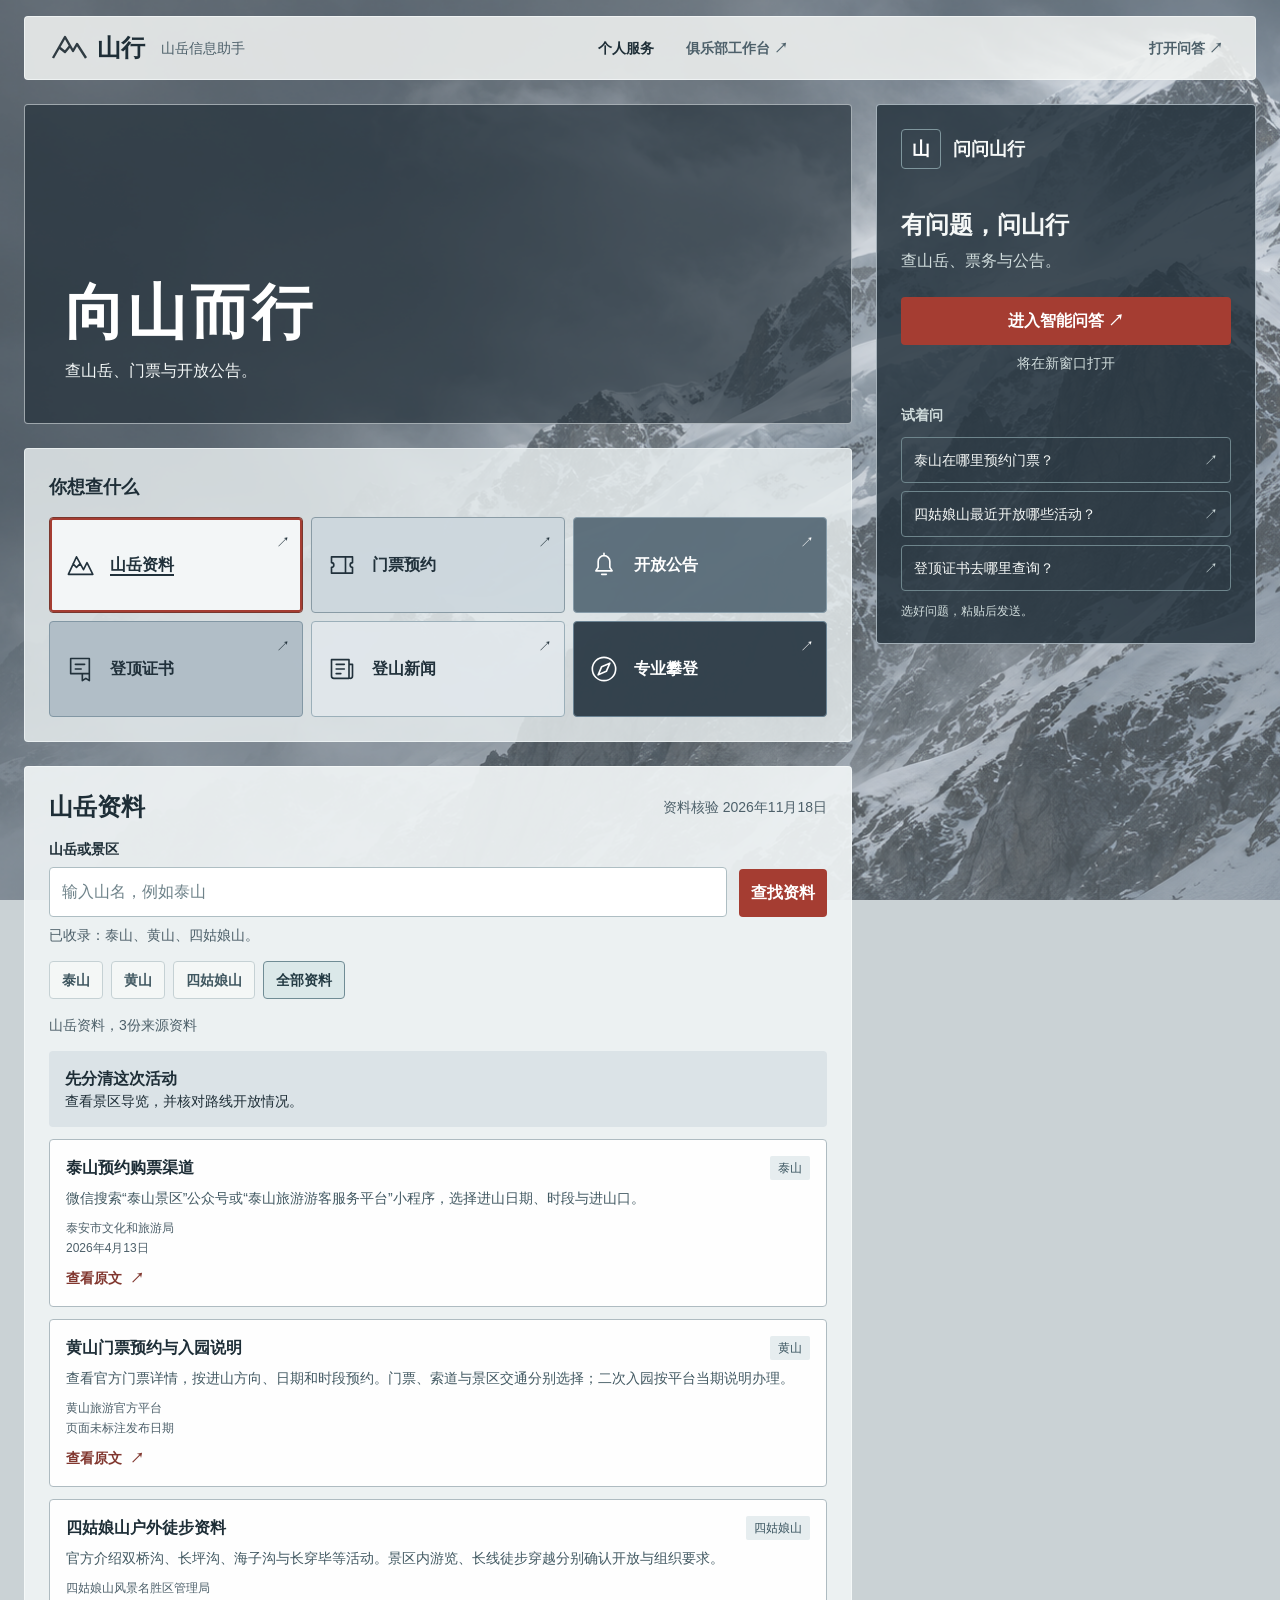
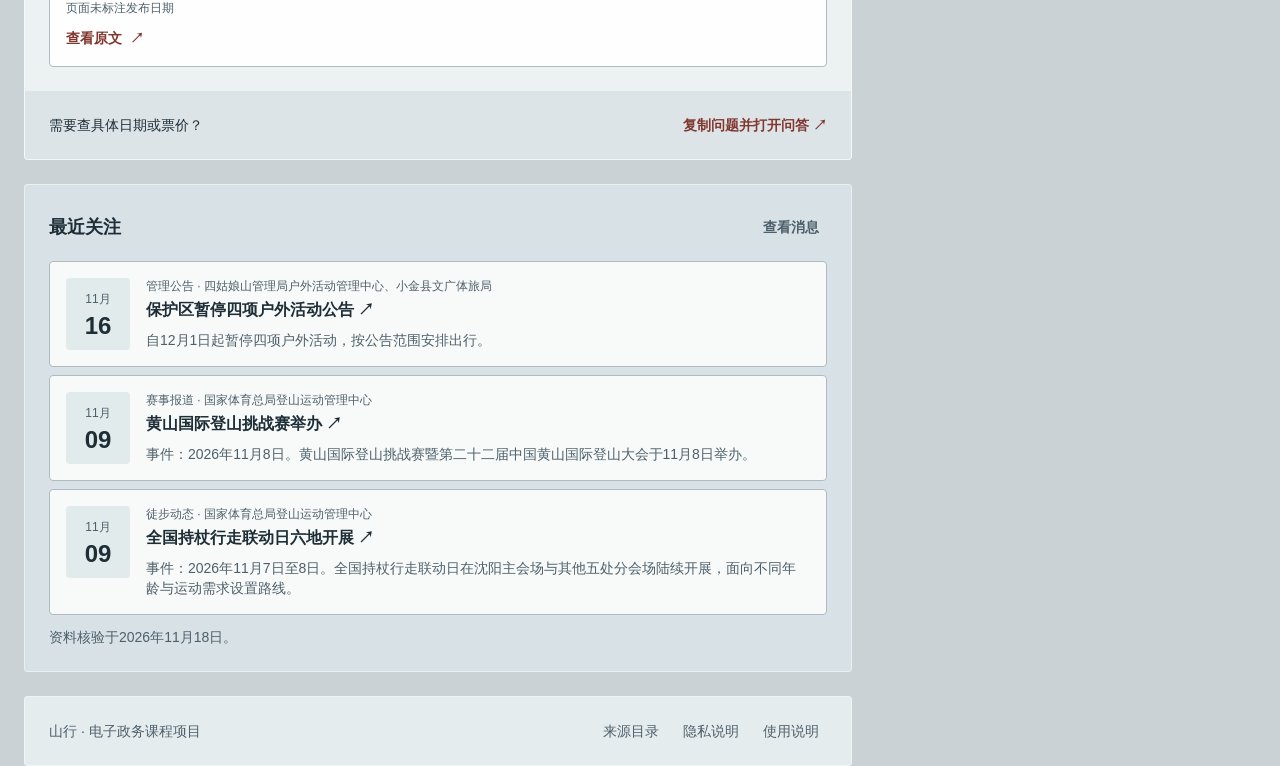
==== commit c901adaa: "Explore full-page mountain backdrop and grayscale cards" ====
--- a/index.html
+++ b/index.html
@@ -6,7 +6,7 @@
   <meta name="description" content="查询山岳资料、门票预约、开放公告、登顶证书和登山新闻，连接腾讯ADP智能问答。">
   <meta name="robots" content="noindex,nofollow"><meta name="theme-color" content="#263740">
   <meta property="og:title" content="山行 · 登山信息助手"><meta property="og:description" content="查清信息，再出发。"><meta property="og:type" content="website">
-  <link rel="icon" href="./favicon.svg" type="image/svg+xml"><link rel="stylesheet" href="./style.css?v=c20261118-6">
+  <link rel="icon" href="./favicon.svg" type="image/svg+xml"><link rel="stylesheet" href="./style.css?v=fullpage-5">
 </head>
 <body>
 <a href="#main" class="skip">跳到主要内容</a>
--- a/style.css
+++ b/style.css
@@ -1,14 +1,22 @@
-:root{--ink:#263740;--muted:#53656d;--snow:#f5f7f6;--ice:#e3eaeb;--line:#cbd5d8;--rock:#23343c;--red:#a53d32;--curve:cubic-bezier(.22,1,.36,1)}
-*{box-sizing:border-box}html{scroll-behavior:smooth}body{margin:0;background:#e9eeee;color:var(--ink);font-family:Manrope,"PingFang SC","Microsoft YaHei",sans-serif;font-size:16px;line-height:24px}button,input,select{font:inherit}button,a{touch-action:manipulation}button{border:0;background:transparent;color:inherit;cursor:pointer}a{color:inherit;text-decoration:none}a:hover{text-decoration:underline}p,h1,h2,h3{margin:0}p{text-wrap:pretty}h1,h2,h3{text-wrap:balance}svg{display:block}[hidden]{display:none!important}button:disabled{cursor:wait;opacity:.6}a:focus-visible,button:focus-visible,input:focus-visible,summary:focus-visible{outline:3px solid #c35847;outline-offset:4px}
+:root{--ink:#1e2e37;--muted:#4d606a;--snow:#eff2f1;--ice:#c4ced1;--line:#aebbc1;--rock:#303c43;--red:#a53d32;--curve:cubic-bezier(.22,1,.36,1)}
+*{box-sizing:border-box}html{scroll-behavior:smooth}body{position:relative;isolation:isolate;min-height:100vh;margin:0;background:#cad2d5;color:var(--ink);font-family:Manrope,"PingFang SC","Microsoft YaHei",sans-serif;font-size:16px;line-height:24px}body::before{content:"";position:fixed;inset:0;z-index:-1;pointer-events:none;background:url("./assets/mountain.png") center 38%/cover no-repeat;opacity:.67}
+button,input,select{font:inherit}button,a{touch-action:manipulation}button{border:0;background:transparent;color:inherit;cursor:pointer}a{color:inherit;text-decoration:none}a:hover{text-decoration:underline}p,h1,h2,h3{margin:0}p{text-wrap:pretty}h1,h2,h3{text-wrap:balance}svg{display:block}[hidden]{display:none!important}button:disabled{cursor:wait;opacity:.6}a:focus-visible,button:focus-visible,input:focus-visible,summary:focus-visible{outline:3px solid #c35847;outline-offset:4px}
 .heading-3{font-size:36px;line-height:40px;font-weight:600}.heading-5{font-size:24px;line-height:32px;font-weight:600}.title-2{font-size:18px;line-height:28px;font-weight:600}.title-3{font-size:16px;line-height:24px;font-weight:600}.title-4{font-size:14px;line-height:20px;font-weight:600}.body-3{font-size:16px;line-height:24px}.body-6{font-size:14px;line-height:20px}.button-md{font-size:16px;line-height:24px;font-weight:600}.button-sm{font-size:14px;line-height:20px;font-weight:600}.caption-1{font-size:14px;line-height:20px;font-weight:500}.caption-2{font-size:14px;line-height:20px;color:var(--muted)}.caption-5{font-size:12px;line-height:16px;color:var(--muted)}
-.skip{position:fixed;left:16px;top:-96px;z-index:100;background:#fff;padding:16px}.skip:focus{top:8px}.topbar{max-width:1500px;margin:16px auto 0;width:calc(100% - 48px);min-height:64px;padding:8px 24px;display:flex;align-items:center;justify-content:space-between;gap:24px;background:#f8faf9;border:1px solid var(--line);border-radius:4px}.brand{display:flex;gap:8px;align-items:center;white-space:nowrap}.brand:hover{text-decoration:none}.brand svg{width:40px;height:40px;fill:none;stroke:var(--rock);stroke-width:2.4;stroke-linejoin:round}.brand-note{margin-left:8px}.topbar nav{display:flex;align-items:center;gap:32px}.topbar nav a{color:var(--muted);padding:8px 0}.topbar nav .current{color:var(--ink)}.quiet{padding:8px;color:var(--muted)}
-.layout{max-width:1500px;margin:24px auto 0;padding:0 24px;display:grid;grid-template-columns:minmax(0,1fr) minmax(320px,380px);align-items:start;gap:24px}.main-content{min-width:0}.welcome{position:relative;overflow:hidden;display:flex;align-items:flex-end;min-height:360px;padding:40px;background:#263740 url('./assets/mountain.png') center 47%/cover no-repeat;border-radius:4px}.welcome::before{content:"";position:absolute;inset:0;background:#17242f;opacity:.32}.welcome-copy{position:relative;z-index:1;max-width:680px;color:#fff;text-shadow:0 2px 8px #17242f}.welcome h1{font-size:60px;line-height:60px;font-weight:600;letter-spacing:.04em}.welcome p{margin-top:16px;color:#f3f7f7}
-.services-section{margin-top:32px}.section-title{display:flex;align-items:center;justify-content:space-between;gap:16px;margin-bottom:16px}.services{display:grid;grid-template-columns:repeat(3,minmax(0,1fr));gap:8px}.service{position:relative;display:flex;align-items:center;gap:16px;text-align:left;min-height:88px;padding:16px;background:#f8faf9;border:1px solid var(--line);border-radius:4px;transition:background .3s var(--curve),border-color .3s var(--curve)}.service:hover{background:#edf3f3}.service.selected{background:#dce7e9;border-color:#607b85}.service .service-icon{width:28px;height:28px;flex:0 0 28px;color:#405861}.service.selected .service-icon{color:var(--red)}.service .title-3{padding-right:16px}.service .caption-5{display:none}.service .small-arrow{position:absolute;right:12px;top:12px;color:#62757d;font-size:14px}.service.selected .small-arrow{color:var(--red)}
-.workspace{scroll-margin-top:24px;margin-top:32px;background:#f9fbfa;border:1px solid var(--line);border-radius:4px;overflow:hidden}.workspace-head{display:flex;align-items:center;justify-content:space-between;gap:16px;padding:24px 24px 16px}.workspace-head>span{text-align:right}.lookup-form{display:flex;align-items:flex-end;gap:12px;padding:0 24px}.field{flex:1;min-width:0}.field label{display:block;margin-bottom:8px}input{width:100%;min-height:48px;padding:12px;border:1px solid #aebec3;border-radius:4px;background:#fff;color:var(--ink)}input::placeholder{color:#6f838a}.primary{display:inline-flex;align-items:center;justify-content:center;min-height:48px;padding:8px 12px;border-radius:4px;background:var(--red);color:#fff;text-align:center}.primary:hover{background:#843126;color:#fff;text-decoration:none}.lookup-form>.primary{flex-shrink:0}#lookup-help{padding:8px 24px 0}.mountain-pills{display:flex;flex-wrap:wrap;gap:8px;padding:16px 24px}.pill{padding:8px 12px;border:1px solid #c5d1d4;border-radius:4px;background:#f4f7f6;color:#405861}.pill.active{background:#dbe8e9;border-color:#708c95;color:#233a43}#lookup-status{padding:0 24px;color:var(--muted)}#lookup-status:not(:empty){padding-bottom:16px}#results{display:grid;gap:12px;padding:0 24px 24px}.source-card{min-width:0;padding:16px;border:1px solid var(--line);border-radius:4px;background:#fff}.source-top{display:flex;align-items:flex-start;justify-content:space-between;gap:16px;margin-bottom:8px}.source-card .body-6{margin:8px 0 12px;color:#425962}.source-card .caption-5{display:block}.source-card .source-date{margin-top:4px}.source-card a{display:inline-flex;align-items:center;gap:8px;color:#81372f}.badge{display:inline-block;padding:4px 8px;background:#e6edef;color:#3c5661;font-size:12px;line-height:16px;font-weight:500;border-radius:2px;white-space:nowrap}.notice-summary,.info-block{padding:16px;border-radius:4px;background:#e5eded}.notice-summary{border:1px solid #b9cbcd}.notice-summary p,.info-block p+p{margin-top:8px}.notice-summary .dates{display:flex;flex-wrap:wrap;gap:8px 24px;margin:12px 0}.notice-summary a,.inline-link{color:#81372f}.info-block ul,.info-block ol{padding-left:24px;margin:12px 0}.info-block li+li{margin-top:8px}.inline-link{display:inline-flex;align-items:center;gap:8px;margin-top:12px}.ask-followup{display:flex;align-items:center;justify-content:space-between;gap:16px;padding:16px 24px;background:#e9f0f0}.ask-followup button{padding:8px 0;color:#81372f}.empty{padding:24px;background:#e9f0f0;border-radius:4px}.empty h3{margin-bottom:8px}.empty p{margin-bottom:16px;color:var(--muted)}.empty button{padding:8px 12px;border-radius:4px;background:var(--rock);color:#fff}
-.news-section{margin-top:40px}.news-list{display:grid;gap:8px;margin-bottom:12px}.news-item{display:flex;align-items:flex-start;gap:16px;padding:16px;background:#f8faf9;border:1px solid var(--line);border-radius:4px}.news-date{width:64px;flex:0 0 64px;padding:8px;text-align:center;background:#e2ebec;border-radius:4px}.news-date strong{display:block;font-size:24px;line-height:32px;font-weight:600}.news-content{min-width:0}.news-content .caption-5{margin-bottom:4px}.news-content .body-6{margin-top:8px;color:var(--muted)}.faq-section{margin-top:32px}.faq-section h2{margin-bottom:16px}details{padding:16px 0;border-bottom:1px solid var(--line)}summary{cursor:pointer;font-size:14px;line-height:20px;font-weight:600}details p{max-width:680px;margin-top:12px;color:var(--muted);font-size:14px;line-height:20px}.footer{display:flex;align-items:center;justify-content:space-between;gap:16px;padding:32px 0}.footer>div{display:flex;flex-wrap:wrap;gap:8px}
-.chat-panel{position:sticky;top:24px;display:flex;flex-direction:column;min-height:0;overflow:hidden;background:var(--rock);color:#f5f8f7;border-radius:4px}.chat-heading{display:flex;align-items:center;gap:12px;padding:24px 24px 16px}.assistant-mark{display:grid;place-items:center;width:40px;height:40px;border:1px solid #7f969d;color:#fff;border-radius:4px;font-size:18px;line-height:28px;font-weight:600}.chat-heading .caption-2,.chat-panel .caption-2,.chat-panel .caption-5{color:#d1dddd}.question-guide{padding:16px 24px;background:#344a54}.question-guide>p+p{max-height:96px;margin-top:4px;overflow:auto}.question-guide>div{display:flex;align-items:center;gap:12px;margin-top:8px}.question-guide button{padding:8px 12px;background:#fff;border-radius:4px;color:var(--ink)}.launch-pad{padding:24px}.launch-pad>.body-3{margin-top:8px;color:#d1dddd}.launch-pad>.primary{width:100%;margin-top:24px}.launch-pad>.caption-2{margin-top:8px;text-align:center}.quick-questions{display:grid;gap:8px;margin-top:32px}.quick-questions>.title-4{margin-bottom:4px;color:#d1dddd}.quick-questions>button{display:flex;align-items:center;justify-content:space-between;gap:8px;padding:12px;text-align:left;border:1px solid #6e858c;border-radius:4px;color:#f5f8f7}.quick-questions>button:hover{background:#354d57}.quick-questions>button>span{color:#d1dddd}.quick-questions>.caption-5{margin-top:4px}.mobile-close,.mobile-bottom{display:none}.icon-button{width:32px;height:32px;border-radius:4px;background:#e3eaeb;color:var(--ink);font-size:24px;line-height:32px}.chat-panel .icon-button{background:#415a64;color:#fff}
-dialog{width:min(680px,calc(100% - 32px));max-height:80vh;padding:24px;border:1px solid var(--line);border-radius:4px;background:#fff;color:var(--ink)}dialog::backdrop{background:#17242fb3;backdrop-filter:blur(4px)}.dialog-head{display:flex;align-items:center;justify-content:space-between;gap:16px;margin-bottom:24px}#dialog-body{display:grid;gap:12px}#dialog-body .body-3{margin-bottom:8px}.not-found{max-width:680px;margin:96px auto;padding:24px}.not-found p{margin:24px 0}
+.skip{position:fixed;left:16px;top:-96px;z-index:100;background:#fff;padding:16px}.skip:focus{top:8px}.topbar{max-width:1500px;margin:16px auto 0;width:calc(100% - 48px);min-height:64px;padding:8px 24px;display:flex;align-items:center;justify-content:space-between;gap:24px;background:rgba(239,242,241,.88);border:1px solid rgba(246,249,249,.72);border-radius:4px}.brand{display:flex;gap:8px;align-items:center;white-space:nowrap}.brand:hover{text-decoration:none}.brand svg{width:40px;height:40px;fill:none;stroke:var(--rock);stroke-width:2.4;stroke-linejoin:round}.brand-note{margin-left:8px}.topbar nav{display:flex;align-items:center;gap:32px}.topbar nav a{color:var(--muted);padding:8px 0}.topbar nav .current{color:var(--ink)}.quiet{padding:8px;color:var(--muted)}
+.layout{max-width:1500px;margin:24px auto 0;padding:0 24px;display:grid;grid-template-columns:minmax(0,1fr) minmax(320px,380px);align-items:start;gap:24px}.main-content{min-width:0}.welcome{position:relative;overflow:hidden;display:flex;align-items:flex-end;min-height:320px;padding:40px;background:rgba(30,43,53,.62);border:1px solid rgba(235,242,245,.58);border-radius:4px}.welcome-copy{position:relative;z-index:1;max-width:680px;color:#fff;text-shadow:none}.welcome h1{font-size:60px;line-height:60px;font-weight:600;letter-spacing:.04em}.welcome p{margin-top:16px;color:#f3f7f7}
+.services-section{margin-top:24px;padding:24px;background:rgba(231,237,239,.84);border:1px solid rgba(244,248,249,.68);border-radius:4px}.section-title{display:flex;align-items:center;justify-content:space-between;gap:16px;margin-bottom:16px}.services{display:grid;grid-template-columns:repeat(3,minmax(0,1fr));gap:8px}.service{--card-surface:rgba(244,247,248,.96);--card-ink:#21313b;--card-line:#9caeb7;position:relative;display:flex;align-items:center;gap:16px;text-align:left;min-height:96px;padding:16px;background:var(--card-surface);color:var(--card-ink);border:1px solid var(--card-line);border-radius:4px;transition:transform .3s var(--curve)}
+.service[data-service="guide"]{--card-surface:rgba(244,247,248,.96)}
+.service[data-service="tickets"]{--card-surface:rgba(205,215,221,.96);--card-line:#899ba5}
+.service[data-service="notices"]{--card-surface:rgba(89,108,120,.96);--card-ink:#fff;--card-line:#869ba8}
+.service[data-service="certificates"]{--card-surface:rgba(175,189,198,.96);--card-line:#8297a4}
+.service[data-service="news"]{--card-surface:rgba(224,231,235,.96);--card-line:#9bafb9}
+.service[data-service="professional"]{--card-surface:rgba(45,60,71,.96);--card-ink:#fff;--card-line:#6b8393}
+.service:focus-visible{outline:2px solid #f4f8f9;outline-offset:2px;box-shadow:0 0 0 6px #233540}.service:hover{transform:translateY(-2px)}.service:active{transform:translateY(1px)}.service.selected{border-color:#79372e;box-shadow:inset 0 0 0 2px var(--red)}.service.selected .title-3{text-decoration:underline;text-decoration-thickness:2px;text-underline-offset:4px}.service .service-icon{width:28px;height:28px;flex:0 0 28px;color:var(--card-ink)}.service .title-3{padding-right:16px}.service .caption-5{display:none}.service .small-arrow{position:absolute;right:12px;top:12px;color:var(--card-ink);font-size:14px}
+.workspace{scroll-margin-top:24px;margin-top:24px;background:rgba(239,243,244,.94);border:1px solid rgba(247,250,250,.78);border-radius:4px;overflow:hidden}.workspace-head{display:flex;align-items:center;justify-content:space-between;gap:16px;padding:24px 24px 16px}.workspace-head>span{text-align:right}.lookup-form{display:flex;align-items:flex-end;gap:12px;padding:0 24px}.field{flex:1;min-width:0}.field label{display:block;margin-bottom:8px}input{width:100%;min-height:48px;padding:12px;border:1px solid #aebec3;border-radius:4px;background:#fff;color:var(--ink)}input::placeholder{color:#6f838a}.primary{display:inline-flex;align-items:center;justify-content:center;min-height:48px;padding:8px 12px;border-radius:4px;background:var(--red);color:#fff;text-align:center}.primary:hover{background:#843126;color:#fff;text-decoration:none}.lookup-form>.primary{flex-shrink:0}#lookup-help{padding:8px 24px 0}.mountain-pills{display:flex;flex-wrap:wrap;gap:8px;padding:16px 24px}.pill{padding:8px 12px;border:1px solid #c5d1d4;border-radius:4px;background:#f4f7f6;color:#405861}.pill.active{background:#dbe8e9;border-color:#708c95;color:#233a43}#lookup-status{padding:0 24px;color:var(--muted)}#lookup-status:not(:empty){padding-bottom:16px}#results{display:grid;gap:12px;padding:0 24px 24px}.source-card{min-width:0;padding:16px;border:1px solid var(--line);border-radius:4px;background:rgba(255,255,255,.94)}.source-top{display:flex;align-items:flex-start;justify-content:space-between;gap:16px;margin-bottom:8px}.source-card .body-6{margin:8px 0 12px;color:#425962}.source-card .caption-5{display:block}.source-card .source-date{margin-top:4px}.source-card a{display:inline-flex;align-items:center;gap:8px;color:#81372f}.badge{display:inline-block;padding:4px 8px;background:#e6edef;color:#3c5661;font-size:12px;line-height:16px;font-weight:500;border-radius:2px;white-space:nowrap}.notice-summary,.info-block{padding:16px;border-radius:4px;background:#dbe3e7}.notice-summary{border:1px solid #b9cbcd}.notice-summary p,.info-block p+p{margin-top:8px}.notice-summary .dates{display:flex;flex-wrap:wrap;gap:8px 24px;margin:12px 0}.notice-summary a,.inline-link{color:#81372f}.info-block ul,.info-block ol{padding-left:24px;margin:12px 0}.info-block li+li{margin-top:8px}.inline-link{display:inline-flex;align-items:center;gap:8px;margin-top:12px}.ask-followup{display:flex;align-items:center;justify-content:space-between;gap:16px;padding:16px 24px;background:#dce4e8}.ask-followup button{padding:8px 0;color:#81372f}.empty{padding:24px;background:#e9f0f0;border-radius:4px}.empty h3{margin-bottom:8px}.empty p{margin-bottom:16px;color:var(--muted)}.empty button{padding:8px 12px;border-radius:4px;background:var(--rock);color:#fff}
+.news-section{margin-top:24px;padding:24px;background:rgba(218,227,232,.90);border:1px solid rgba(239,245,248,.72);border-radius:4px}.news-list{display:grid;gap:8px;margin-bottom:12px}.news-item{display:flex;align-items:flex-start;gap:16px;padding:16px;background:#f8faf9;border:1px solid var(--line);border-radius:4px}.news-date{width:64px;flex:0 0 64px;padding:8px;text-align:center;background:#e2ebec;border-radius:4px}.news-date strong{display:block;font-size:24px;line-height:32px;font-weight:600}.news-content{min-width:0}.news-content .caption-5{margin-bottom:4px}.news-content .body-6{margin-top:8px;color:var(--muted)}.faq-section{margin-top:32px}.faq-section h2{margin-bottom:16px}details{padding:16px 0;border-bottom:1px solid var(--line)}summary{cursor:pointer;font-size:14px;line-height:20px;font-weight:600}details p{max-width:680px;margin-top:12px;color:var(--muted);font-size:14px;line-height:20px}.footer{display:flex;align-items:center;justify-content:space-between;gap:16px;margin-top:24px;padding:16px 24px;background:rgba(232,239,241,.90);border:1px solid rgba(244,248,249,.72);border-radius:4px}.footer>div{display:flex;flex-wrap:wrap;gap:8px}
+.chat-panel{position:sticky;top:24px;display:flex;flex-direction:column;min-height:0;overflow:hidden;background:rgba(39,53,63,.86);color:#f5f8f7;border:1px solid rgba(216,229,236,.68);border-radius:4px}.chat-heading{display:flex;align-items:center;gap:12px;padding:24px 24px 16px}.assistant-mark{display:grid;place-items:center;width:40px;height:40px;border:1px solid #7f969d;color:#fff;border-radius:4px;font-size:18px;line-height:28px;font-weight:600}.chat-heading .caption-2,.chat-panel .caption-2,.chat-panel .caption-5{color:#d1dddd}.question-guide{padding:16px 24px;background:rgba(52,74,84,.92)}.question-guide>p+p{max-height:96px;margin-top:4px;overflow:auto}.question-guide>div{display:flex;align-items:center;gap:12px;margin-top:8px}.question-guide button{padding:8px 12px;background:#fff;border-radius:4px;color:var(--ink)}.launch-pad{padding:24px}.launch-pad>.body-3{margin-top:8px;color:#d1dddd}.launch-pad>.primary{width:100%;margin-top:24px}.launch-pad>.caption-2{margin-top:8px;text-align:center}.quick-questions{display:grid;gap:8px;margin-top:32px}.quick-questions>.title-4{margin-bottom:4px;color:#d1dddd}.quick-questions>button{display:flex;align-items:center;justify-content:space-between;gap:8px;padding:12px;text-align:left;border:1px solid #6e858c;border-radius:4px;color:#f5f8f7}.quick-questions>button:hover{background:#354d57}.quick-questions>button>span{color:#d1dddd}.quick-questions>.caption-5{margin-top:4px}.mobile-close,.mobile-bottom{display:none}.icon-button{width:32px;height:32px;border-radius:4px;background:#e3eaeb;color:var(--ink);font-size:24px;line-height:32px}.chat-panel .icon-button{background:#415a64;color:#fff}
+dialog{width:min(680px,calc(100% - 32px));max-height:80vh;padding:24px;border:1px solid var(--line);border-radius:4px;background:#fff;color:var(--ink)}dialog::backdrop{background:#17242fb3;backdrop-filter:blur(4px)}.dialog-head{display:flex;align-items:center;justify-content:space-between;gap:16px;margin-bottom:24px}#dialog-body{display:grid;gap:12px}#dialog-body .body-3{margin-bottom:8px}.not-found{max-width:680px;margin:96px auto;padding:24px;background:rgba(239,243,244,.94);border:1px solid rgba(247,250,250,.78);border-radius:4px}.not-found p{margin:24px 0}
 @media(max-width:1150px){.layout{grid-template-columns:minmax(0,1fr) 320px;gap:16px}.brand-note{display:none}.welcome{min-height:320px;padding:32px}.welcome h1{font-size:48px;line-height:48px}.service{gap:8px;padding:12px}.service .title-3{font-size:14px;line-height:20px}}
 @media(max-width:900px){.layout{display:block;max-width:760px}.topbar{max-width:712px}.topbar>.quiet{display:none}.chat-panel{display:none;position:fixed;inset:0;z-index:30;height:100dvh;max-height:none;border-radius:0;overflow-y:auto}.chat-panel.is-open{display:flex}.mobile-close{display:block;margin-left:auto}.mobile-bottom{display:flex;position:fixed;z-index:15;bottom:0;left:0;right:0;justify-content:center;gap:8px;padding:8px 16px max(8px,env(safe-area-inset-bottom));background:#f9fbfaf2;backdrop-filter:blur(12px);border-top:1px solid var(--line)}.mobile-bottom button{width:50%;max-width:240px;padding:12px;border-radius:4px;color:var(--muted)}.mobile-bottom button.active{background:#dce7e9;color:var(--ink)}.main-content{padding-bottom:64px}body.chat-open{overflow:hidden}}
-@media(max-width:540px){.topbar{width:calc(100% - 24px);margin-top:8px;padding:8px 12px;gap:12px}.brand svg{width:32px;height:32px}.brand .heading-5{font-size:20px;line-height:28px}.topbar nav{gap:16px}.topbar nav a{font-size:12px;line-height:16px}.layout{margin-top:16px;padding:0 12px}.welcome{min-height:280px;padding:24px;background-position:60% center}.welcome h1{font-size:36px;line-height:40px}.welcome p{font-size:14px;line-height:20px}.services{grid-template-columns:repeat(2,minmax(0,1fr))}.service{min-height:72px;padding:12px;gap:8px}.service .service-icon{width:24px;height:24px;flex-basis:24px}.workspace-head{padding:16px}.workspace-head .heading-5{font-size:20px;line-height:28px}.workspace-head>span{font-size:12px;line-height:16px;white-space:nowrap}.lookup-form{gap:8px;padding:0 16px}.lookup-form>.primary{font-size:14px;line-height:20px}.field label{font-size:12px;line-height:16px}#lookup-help{padding:8px 16px 0}.mountain-pills{padding:16px}#lookup-status{padding-left:16px;padding-right:16px}#results{padding:0 16px 16px}.source-card{padding:12px}.source-top{gap:8px}.source-top .badge{white-space:normal;flex-shrink:0;max-width:64px;text-align:center}.ask-followup{align-items:flex-start;flex-direction:column;gap:4px;padding:12px 16px}.news-item{gap:12px;padding:12px}.news-date{width:48px;flex-basis:48px;padding:4px}.news-date strong{font-size:20px;line-height:28px}.footer{align-items:flex-start;flex-direction:column}.footer>div{gap:4px}.notice-summary .dates{display:block}.dates span{display:block;margin-top:8px}.source-card a{overflow-wrap:anywhere}}
-@media(prefers-reduced-motion:reduce){html{scroll-behavior:auto}*,*::before,*::after{animation-duration:.01ms!important;transition-duration:.01ms!important}}
+@media(max-width:540px){body::before{background-position:72% center}.services-section,.news-section{padding:16px}.footer{padding:16px}.topbar{width:calc(100% - 24px);margin-top:8px;padding:8px 12px;gap:12px}.brand svg{width:32px;height:32px}.brand .heading-5{font-size:20px;line-height:28px}.topbar nav{gap:16px}.topbar nav a{font-size:12px;line-height:16px}.layout{margin-top:16px;padding:0 12px}.welcome{min-height:280px;padding:24px;background-position:60% center}.welcome h1{font-size:36px;line-height:40px}.welcome p{font-size:14px;line-height:20px}.services{grid-template-columns:repeat(2,minmax(0,1fr))}.service{min-height:72px;padding:12px;gap:8px}.service .service-icon{width:24px;height:24px;flex-basis:24px}.workspace-head{padding:16px}.workspace-head .heading-5{font-size:20px;line-height:28px}.workspace-head>span{font-size:12px;line-height:16px;white-space:nowrap}.lookup-form{gap:8px;padding:0 16px}.lookup-form>.primary{font-size:14px;line-height:20px}.field label{font-size:12px;line-height:16px}#lookup-help{padding:8px 16px 0}.mountain-pills{padding:16px}#lookup-status{padding-left:16px;padding-right:16px}#results{padding:0 16px 16px}.source-card{padding:12px}.source-top{gap:8px}.source-top .badge{white-space:normal;flex-shrink:0;max-width:64px;text-align:center}.ask-followup{align-items:flex-start;flex-direction:column;gap:4px;padding:12px 16px}.news-item{gap:12px;padding:12px}.news-date{width:48px;flex-basis:48px;padding:4px}.news-date strong{font-size:20px;line-height:28px}.footer{align-items:flex-start;flex-direction:column}.footer>div{gap:4px}.notice-summary .dates{display:block}.dates span{display:block;margin-top:8px}.source-card a{overflow-wrap:anywhere}}
+@media(prefers-reduced-motion:reduce){html{scroll-behavior:auto}.service:hover,.service:active{transform:none}*,*::before,*::after{animation-duration:.01ms!important;transition-duration:.01ms!important}}
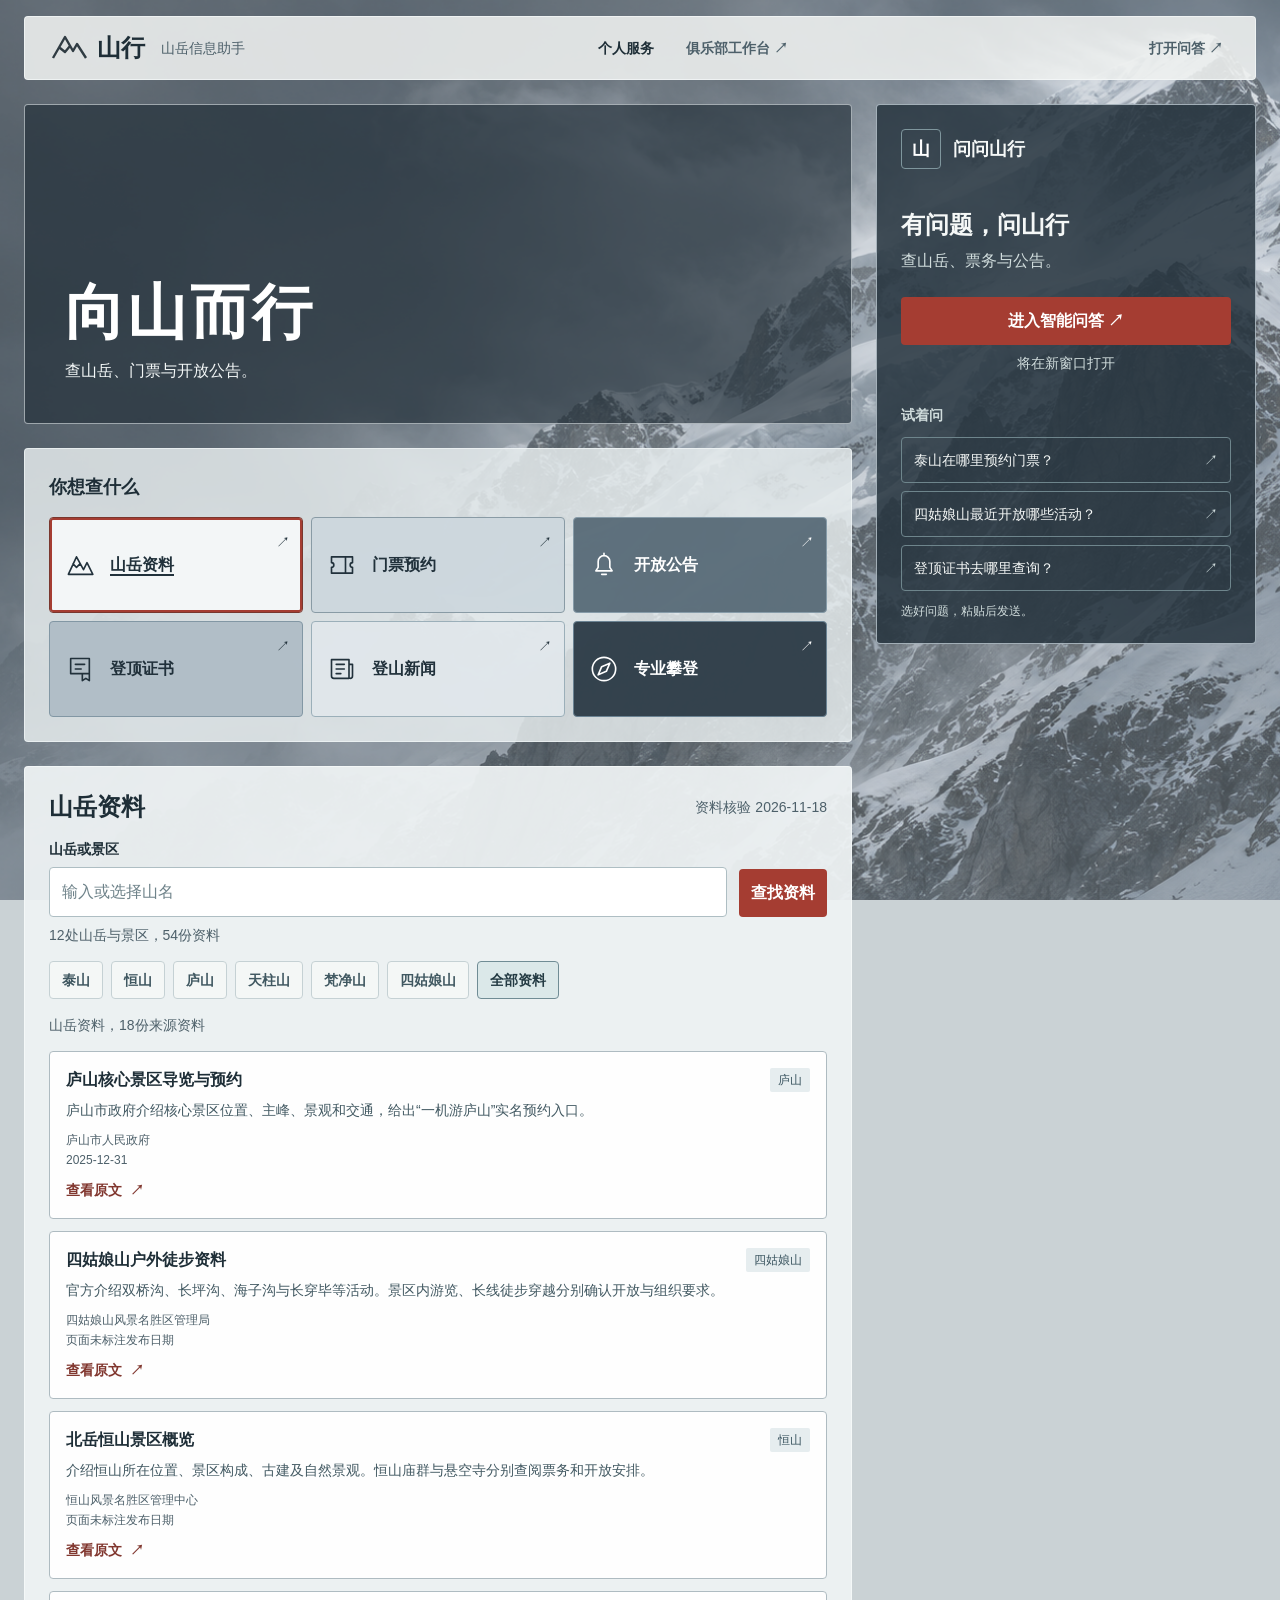
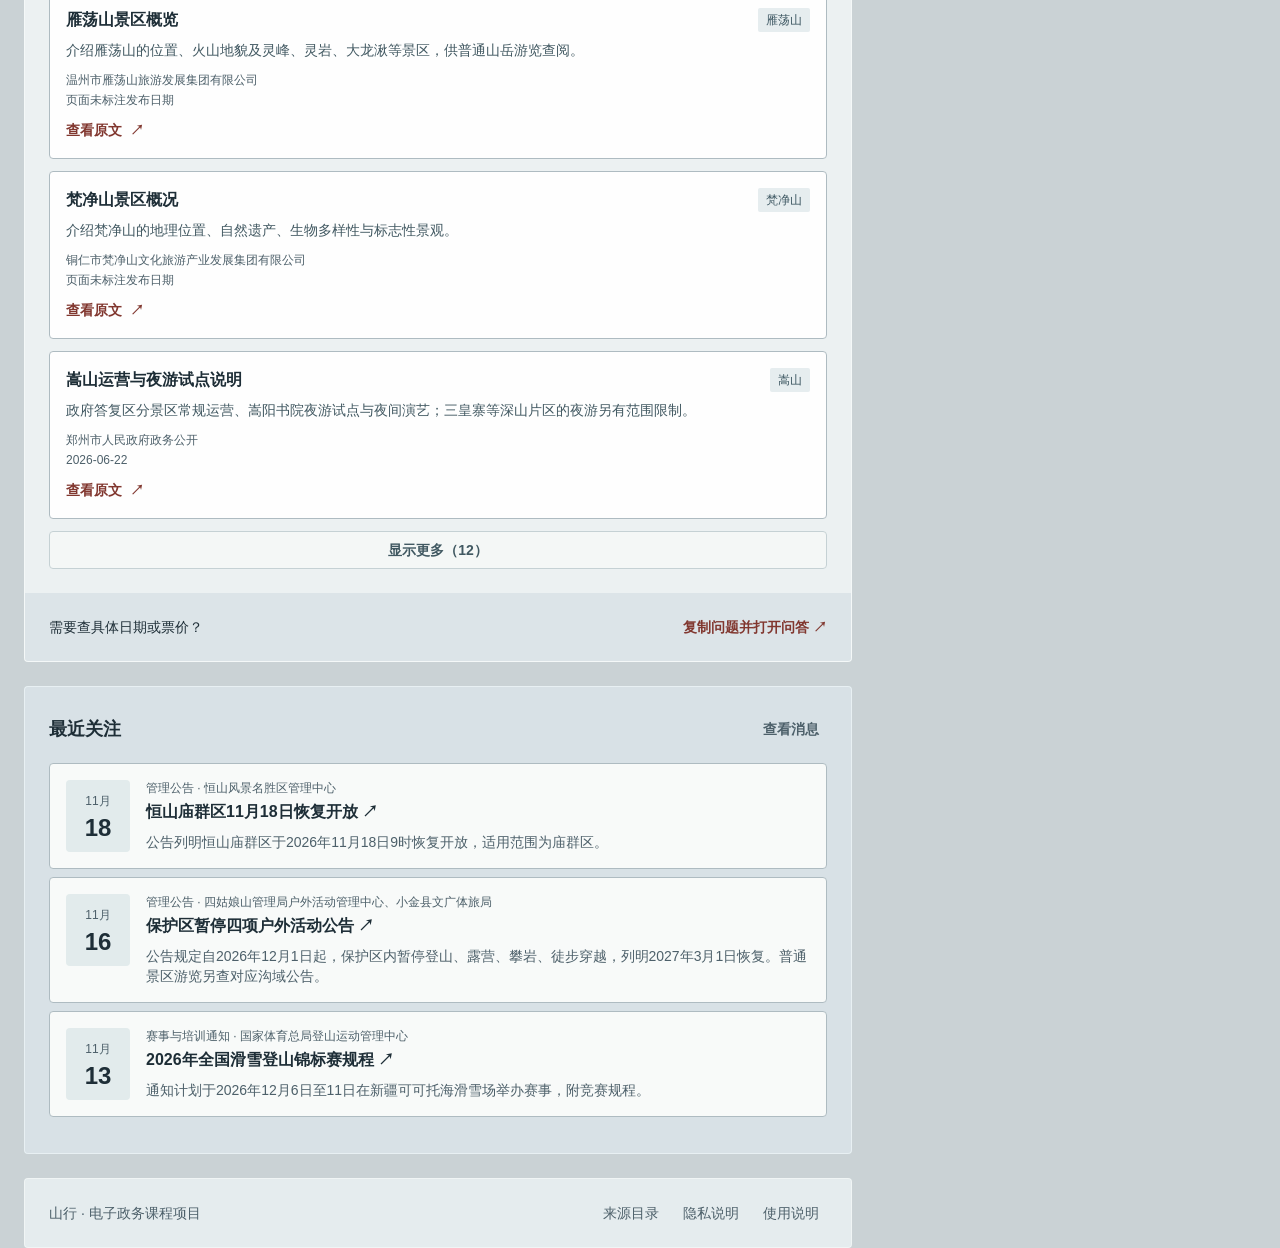
==== commit 8b799bff: "Expand official mountain sources and batch-import C knowledge" ====
--- a/index.html
+++ b/index.html
@@ -23,13 +23,13 @@
   <section class="services-section" aria-labelledby="services-title"><div class="section-title"><h2 id="services-title" class="title-2">你想查什么</h2></div><div class="services" id="services"></div></section>
   <section class="workspace" aria-labelledby="workspace-title">
     <div class="workspace-head"><div><p id="workspace-kicker" class="caption-1" hidden></p><h2 id="workspace-title" class="heading-5">山岳资料</h2></div><span class="caption-2" id="verified-date"></span></div>
-    <form id="lookup-form" class="lookup-form"><div class="field"><label for="mountain" class="title-4">山岳或景区</label><input id="mountain" name="mountain" type="search" autocomplete="off" placeholder="输入山名，例如泰山" maxlength="60" aria-describedby="lookup-help"></div><button class="button-md primary" type="submit">查找资料</button></form>
-    <p class="caption-2" id="lookup-help">已收录：泰山、黄山、四姑娘山。</p>
-    <div class="mountain-pills" aria-label="常用山岳"><button class="button-sm pill" data-mountain="泰山">泰山</button><button class="button-sm pill" data-mountain="黄山">黄山</button><button class="button-sm pill" data-mountain="四姑娘山">四姑娘山</button><button class="button-sm pill" data-mountain="" id="all-mountains">全部资料</button></div>
+    <form id="lookup-form" class="lookup-form"><div class="field"><label for="mountain" class="title-4">山岳或景区</label><input id="mountain" name="mountain" type="search" list="mountain-options" autocomplete="off" placeholder="输入或选择山名" maxlength="60" aria-describedby="lookup-help"><datalist id="mountain-options"></datalist></div><button class="button-md primary" type="submit">查找资料</button></form>
+    <p class="caption-2" id="lookup-help"></p>
+    <div class="mountain-pills" id="mountain-pills" aria-label="常用山岳"></div>
     <div id="lookup-status" class="caption-1" role="status" aria-live="polite"></div><div id="results"></div>
     <div class="ask-followup"><span class="body-6">需要查具体日期或票价？</span><button class="button-sm" id="ask-context">复制问题并打开问答 <span aria-hidden="true">↗</span></button></div>
   </section>
-  <section class="news-section" aria-labelledby="news-title"><div class="section-title"><h2 id="news-title" class="title-2">最近关注</h2><button class="button-sm quiet" data-service="news">查看消息</button></div><div id="news-list" class="news-list"></div><p class="caption-2">资料核验于2026年11月18日。</p></section>
+  <section class="news-section" aria-labelledby="news-title"><div class="section-title"><h2 id="news-title" class="title-2">最近关注</h2><button class="button-sm quiet" data-service="news">查看消息</button></div><div id="news-list" class="news-list"></div></section>
   <section class="faq-section" aria-labelledby="faq-title" hidden><h2 id="faq-title" class="title-2">常见问题</h2><div id="faq-list"></div></section>
   <footer class="footer"><p class="caption-2">山行 · 电子政务课程项目</p><div><button class="caption-1 quiet" id="sources-open">来源目录</button><button class="caption-1 quiet" data-legal="privacy">隐私说明</button><button class="caption-1 quiet" data-legal="terms">使用说明</button></div></footer>
 </main>
@@ -42,5 +42,5 @@
 </div>
 <nav class="mobile-bottom" aria-label="手机导航"><button class="button-sm active" id="mobile-home">资料首页</button><button class="button-sm" data-open-chat>智能问答</button></nav>
 <dialog id="info-dialog"><div class="dialog-head"><h2 class="heading-5" id="dialog-title"></h2><button class="icon-button" id="dialog-close" aria-label="关闭">×</button></div><div id="dialog-body"></div></dialog>
-<script type="module" src="./app.js?v=c20261118-6"></script>
+<script type="module" src="./app.js?v=knowledge-20261118"></script>
 </body></html>
